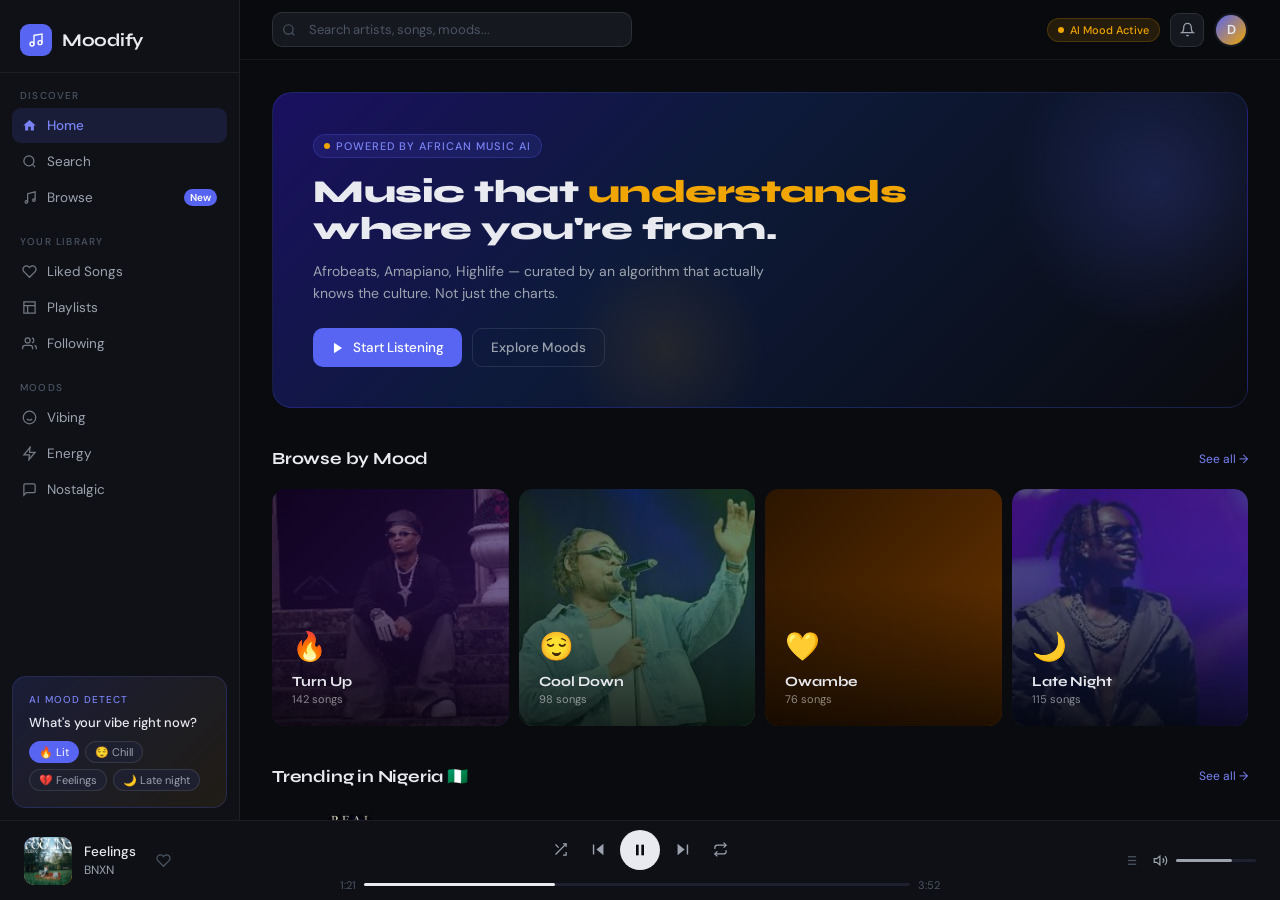
==== frontend/moodify.html @ 02f296ea "fix: correct redirect paths in login and signup to point to moodify.html" ====
<!DOCTYPE html>
<html lang="en">
<head>
  <meta charset="UTF-8" />
  <meta name="viewport" content="width=device-width, initial-scale=1.0"/>
  <title>Moodify</title>
  <link href="https://fonts.googleapis.com/css2?family=Syne:wght@400;500;600;700;800&family=DM+Sans:ital,wght@0,300;0,400;0,500;1,300&display=swap" rel="stylesheet"/>
  <style>
    *, *::before, *::after { box-sizing: border-box; margin: 0; padding: 0; }

    :root {
      --bg: #0A0B0F;
      --bg-2: #0F1117;
      --bg-3: #161820;
      --bg-4: #1E2030;
      --accent: #5865F2;
      --accent-2: #7983F5;
      --accent-glow: rgba(88,101,242,0.15);
      --gold: #F0A500;
      --gold-dim: rgba(240,165,0,0.12);
      --text: #E8EAF0;
      --text-2: #9CA3AF;
      --text-3: #4B5563;
      --border: rgba(255,255,255,0.06);
      --border-2: rgba(255,255,255,0.1);
      --player-h: 80px;
      --sidebar-w: 240px;
    }

    html, body { height: 100%; overflow: hidden; }

    body {
      background: var(--bg);
      font-family: 'DM Sans', sans-serif;
      color: var(--text);
      display: grid;
      grid-template-columns: var(--sidebar-w) 1fr;
      grid-template-rows: 1fr var(--player-h);
      grid-template-areas:
        "sidebar main"
        "player  player";
    }

    /* ── SIDEBAR ── */
    .sidebar {
      grid-area: sidebar;
      background: var(--bg-2);
      border-right: 0.5px solid var(--border);
      display: flex;
      flex-direction: column;
      overflow: hidden;
    }

    .sidebar-logo {
      padding: 1.5rem 1.25rem 1rem;
      display: flex;
      align-items: center;
      gap: 10px;
      border-bottom: 0.5px solid var(--border);
    }

    .logo-mark {
      width: 32px;
      height: 32px;
      background: var(--accent);
      border-radius: 9px;
      display: flex;
      align-items: center;
      justify-content: center;
      flex-shrink: 0;
    }

    .logo-name {
      font-family: 'Syne', sans-serif;
      font-size: 18px;
      font-weight: 700;
      letter-spacing: -0.3px;
    }

    .sidebar-nav {
      padding: 1rem 0.75rem;
      flex: 1;
      overflow-y: auto;
    }

    .nav-label {
      font-size: 10px;
      font-weight: 500;
      letter-spacing: 1.2px;
      text-transform: uppercase;
      color: var(--text-3);
      padding: 0 0.5rem;
      margin-bottom: 6px;
      margin-top: 1.25rem;
    }

    .nav-label:first-child { margin-top: 0; }

    .nav-item {
      display: flex;
      align-items: center;
      gap: 10px;
      padding: 9px 10px;
      border-radius: 9px;
      font-size: 13.5px;
      font-weight: 400;
      color: var(--text-2);
      cursor: pointer;
      transition: all 0.15s;
      user-select: none;
      margin-bottom: 1px;
    }

    .nav-item:hover { background: var(--bg-3); color: var(--text); }

    .nav-item.active {
      background: var(--accent-glow);
      color: var(--accent-2);
      font-weight: 500;
    }

    .nav-item svg { flex-shrink: 0; opacity: 0.7; }
    .nav-item.active svg { opacity: 1; }

    .nav-badge {
      margin-left: auto;
      background: var(--accent);
      color: #fff;
      font-size: 10px;
      font-weight: 600;
      padding: 2px 6px;
      border-radius: 20px;
    }

    .sidebar-mood {
      padding: 1rem;
      margin: 0 0.75rem 0.75rem;
      background: linear-gradient(135deg, rgba(88,101,242,0.15), rgba(240,165,0,0.08));
      border: 0.5px solid rgba(88,101,242,0.2);
      border-radius: 14px;
    }

    .mood-label {
      font-size: 10px;
      font-weight: 500;
      letter-spacing: 1px;
      text-transform: uppercase;
      color: var(--accent-2);
      margin-bottom: 8px;
    }

    .mood-text {
      font-size: 13px;
      color: var(--text);
      font-weight: 500;
      margin-bottom: 10px;
    }

    .mood-pills {
      display: flex;
      gap: 6px;
      flex-wrap: wrap;
    }

    .mood-pill {
      font-size: 11px;
      padding: 3px 9px;
      border-radius: 20px;
      background: var(--bg-4);
      border: 0.5px solid var(--border-2);
      color: var(--text-2);
      cursor: pointer;
      transition: all 0.15s;
    }

    .mood-pill:hover,
    .mood-pill.active {
      background: var(--accent);
      border-color: var(--accent);
      color: #fff;
    }

    /* ── MAIN ── */
    .main {
      grid-area: main;
      overflow-y: auto;
      background: var(--bg);
    }

    .main::-webkit-scrollbar { width: 4px; }
    .main::-webkit-scrollbar-track { background: transparent; }
    .main::-webkit-scrollbar-thumb { background: var(--bg-4); border-radius: 4px; }

    /* TOPBAR */
    .topbar {
      position: sticky;
      top: 0;
      z-index: 10;
      background: rgba(10,11,15,0.85);
      backdrop-filter: blur(12px);
      border-bottom: 0.5px solid var(--border);
      padding: 0 2rem;
      height: 60px;
      display: flex;
      align-items: center;
      gap: 1rem;
    }

    .topbar-search {
      flex: 1;
      max-width: 360px;
      position: relative;
    }

    .topbar-search input {
      width: 100%;
      background: var(--bg-3);
      border: 0.5px solid var(--border-2);
      border-radius: 10px;
      padding: 8px 12px 8px 36px;
      font-family: 'DM Sans', sans-serif;
      font-size: 13px;
      color: var(--text);
      outline: none;
      transition: border-color 0.2s;
    }

    .topbar-search input::placeholder { color: var(--text-3); }
    .topbar-search input:focus { border-color: var(--accent); }

    .topbar-search svg {
      position: absolute;
      left: 10px;
      top: 50%;
      transform: translateY(-50%);
      color: var(--text-3);
    }

    .topbar-right {
      margin-left: auto;
      display: flex;
      align-items: center;
      gap: 10px;
    }

    .topbar-btn {
      width: 34px;
      height: 34px;
      border-radius: 9px;
      border: 0.5px solid var(--border-2);
      background: var(--bg-3);
      color: var(--text-2);
      display: flex;
      align-items: center;
      justify-content: center;
      cursor: pointer;
      transition: all 0.15s;
    }

    .topbar-btn:hover { border-color: var(--accent); color: var(--accent-2); }

    .avatar {
      width: 34px;
      height: 34px;
      border-radius: 50%;
      background: linear-gradient(135deg, var(--accent), var(--gold));
      display: flex;
      align-items: center;
      justify-content: center;
      font-size: 13px;
      font-weight: 600;
      cursor: pointer;
      border: 2px solid var(--bg-3);
    }

    /* CONTENT */
    .content { padding: 2rem; }

    /* HERO BANNER */
    .hero {
      background: linear-gradient(135deg, #1a1060 0%, #0d1a3a 40%, #0A0B0F 100%);
      border: 0.5px solid rgba(88,101,242,0.2);
      border-radius: 20px;
      padding: 2.5rem;
      margin-bottom: 2.5rem;
      position: relative;
      overflow: hidden;
    }

    .hero::before {
      content: '';
      position: absolute;
      top: -60px;
      right: -60px;
      width: 300px;
      height: 300px;
      background: radial-gradient(circle, rgba(88,101,242,0.2) 0%, transparent 70%);
      pointer-events: none;
    }

    .hero::after {
      content: '';
      position: absolute;
      bottom: -40px;
      left: 30%;
      width: 200px;
      height: 200px;
      background: radial-gradient(circle, rgba(240,165,0,0.1) 0%, transparent 70%);
      pointer-events: none;
    }

    .hero-tag {
      display: inline-flex;
      align-items: center;
      gap: 6px;
      font-size: 11px;
      font-weight: 500;
      letter-spacing: 1px;
      text-transform: uppercase;
      color: var(--accent-2);
      background: rgba(88,101,242,0.12);
      border: 0.5px solid rgba(88,101,242,0.25);
      padding: 4px 10px;
      border-radius: 20px;
      margin-bottom: 1rem;
    }

    .hero h1 {
      font-family: 'Syne', sans-serif;
      font-size: 32px;
      font-weight: 800;
      line-height: 1.15;
      letter-spacing: -0.5px;
      margin-bottom: 0.75rem;
      position: relative;
    }

    .hero h1 span { color: var(--gold); }

    .hero p {
      font-size: 14px;
      color: var(--text-2);
      line-height: 1.6;
      max-width: 480px;
      margin-bottom: 1.5rem;
      position: relative;
    }

    .hero-actions { display: flex; gap: 10px; position: relative; }

    .btn-primary {
      display: flex;
      align-items: center;
      gap: 8px;
      background: var(--accent);
      color: #fff;
      border: none;
      border-radius: 10px;
      padding: 10px 18px;
      font-family: 'DM Sans', sans-serif;
      font-size: 13.5px;
      font-weight: 500;
      cursor: pointer;
      transition: all 0.2s;
    }

    .btn-primary:hover { background: #4752C4; transform: translateY(-1px); }

    .btn-ghost {
      display: flex;
      align-items: center;
      gap: 8px;
      background: transparent;
      color: var(--text-2);
      border: 0.5px solid var(--border-2);
      border-radius: 10px;
      padding: 10px 18px;
      font-family: 'DM Sans', sans-serif;
      font-size: 13.5px;
      font-weight: 500;
      cursor: pointer;
      transition: all 0.2s;
    }

    .btn-ghost:hover { border-color: rgba(255,255,255,0.2); color: var(--text); }

    /* SECTION */
    .section { margin-bottom: 2.5rem; }

    .section-header {
      display: flex;
      align-items: center;
      justify-content: space-between;
      margin-bottom: 1.25rem;
    }

    .section-title {
      font-family: 'Syne', sans-serif;
      font-size: 17px;
      font-weight: 700;
      letter-spacing: -0.2px;
    }

    .section-link {
      font-size: 12px;
      color: var(--accent-2);
      cursor: pointer;
      transition: color 0.15s;
    }

    .section-link:hover { color: var(--text); }

    /* MOOD GRID */
    .mood-grid {
      display: grid;
      grid-template-columns: repeat(4, 1fr);
      gap: 10px;
    }

    .mood-card {
      border-radius: 14px;
      padding: 1.25rem;
      cursor: pointer;
      transition: transform 0.2s, box-shadow 0.2s;
      position: relative;
      overflow: hidden;
      aspect-ratio: 1;
      display: flex;
      flex-direction: column;
      justify-content: flex-end;
    }

    .mood-card:hover { transform: translateY(-3px); box-shadow: 0 12px 32px rgba(0,0,0,0.4); }

    .mood-card-1 { background: linear-gradient(135deg, #1a0533, #3d1a6e); }
    .mood-card-2 { background: linear-gradient(135deg, #0d2b1a, #1a5c35); }
    .mood-card-3 { background: linear-gradient(135deg, #2b1500, #6b3500); }
    .mood-card-4 { background: linear-gradient(135deg, #0d1a33, #1a3566); }

    .mood-card-img {
      position: absolute;
      inset: 0;
      width: 100%;
      height: 100%;
      object-fit: cover;
      border-radius: 14px;
      opacity: 0.35;
    }

    .mood-card-img-placeholder {
      position: absolute;
      inset: 0;
      border-radius: 14px;
      display: flex;
      align-items: center;
      justify-content: center;
      opacity: 0.15;
    }

    .mood-card-img-placeholder svg {
      width: 48px;
      height: 48px;
      color: #fff;
    }

    .mood-card-overlay {
      position: absolute;
      inset: 0;
      background: linear-gradient(to top, rgba(0,0,0,0.7) 0%, transparent 60%);
      border-radius: 14px;
    }

    .mood-card-body {
      position: relative;
      z-index: 1;
    }

    .mood-card-emoji {
      font-size: 28px;
      margin-bottom: 8px;
      display: block;
    }

    .mood-card-name {
      font-family: 'Syne', sans-serif;
      font-size: 14px;
      font-weight: 700;
    }

    .mood-card-count {
      font-size: 11px;
      color: rgba(255,255,255,0.5);
      margin-top: 2px;
    }

    /* TRACKS */
    .tracks-list { display: flex; flex-direction: column; gap: 2px; }

    .track-item {
      display: grid;
      grid-template-columns: 32px 48px 1fr auto auto;
      align-items: center;
      gap: 12px;
      padding: 8px 10px;
      border-radius: 10px;
      cursor: pointer;
      transition: background 0.15s;
    }

    .track-item:hover { background: var(--bg-3); }
    .track-item:hover .track-num { display: none; }
    .track-item:hover .track-play { display: flex; }

    .track-num {
      font-size: 13px;
      color: var(--text-3);
      text-align: center;
    }

    .track-play {
      display: none;
      align-items: center;
      justify-content: center;
      color: var(--text-2);
    }

    .track-thumb {
      width: 48px;
      height: 48px;
      border-radius: 8px;
      object-fit: cover;
      flex-shrink: 0;
      background: var(--bg-4);
      display: flex;
      align-items: center;
      justify-content: center;
      font-size: 18px;
      overflow: hidden;
      position: relative;
    }

    .track-thumb img {
      width: 100%;
      height: 100%;
      object-fit: cover;
      border-radius: 8px;
    }

    .track-thumb-placeholder {
      width: 100%;
      height: 100%;
      display: flex;
      align-items: center;
      justify-content: center;
    }

    .track-info { min-width: 0; }

    .track-name {
      font-size: 14px;
      font-weight: 500;
      white-space: nowrap;
      overflow: hidden;
      text-overflow: ellipsis;
    }

    .track-artist {
      font-size: 12px;
      color: var(--text-2);
      margin-top: 2px;
    }

    .track-genre {
      font-size: 11px;
      padding: 3px 8px;
      border-radius: 20px;
      background: var(--bg-4);
      border: 0.5px solid var(--border);
      color: var(--text-3);
      white-space: nowrap;
    }

    .track-duration {
      font-size: 13px;
      color: var(--text-3);
      white-space: nowrap;
    }

    /* ARTIST CARDS */
    .artist-grid {
      display: grid;
      grid-template-columns: repeat(5, 1fr);
      gap: 14px;
    }

    .artist-card {
      text-align: center;
      cursor: pointer;
      padding: 1rem 0.5rem;
      border-radius: 14px;
      transition: background 0.15s;
    }

    .artist-card:hover { background: var(--bg-3); }

    .artist-avatar {
      width: 72px;
      height: 72px;
      border-radius: 50%;
      margin: 0 auto 10px;
      display: flex;
      align-items: center;
      justify-content: center;
      font-size: 24px;
      font-weight: 700;
      font-family: 'Syne', sans-serif;
      overflow: hidden;
      position: relative;
    }

    .artist-avatar img {
      width: 100%;
      height: 100%;
      object-fit: cover;
      border-radius: 50%;
    }

    .artist-avatar-placeholder {
      width: 100%;
      height: 100%;
      display: flex;
      align-items: center;
      justify-content: center;
      font-size: 24px;
      font-weight: 700;
      font-family: 'Syne', sans-serif;
    }

    .artist-avatar-1 { background: linear-gradient(135deg, #5865F2, #9b4dff); }
    .artist-avatar-2 { background: linear-gradient(135deg, #F0A500, #ff6b35); }
    .artist-avatar-3 { background: linear-gradient(135deg, #00b894, #00cec9); }
    .artist-avatar-4 { background: linear-gradient(135deg, #e84393, #fd79a8); }
    .artist-avatar-5 { background: linear-gradient(135deg, #0984e3, #74b9ff); }

    .artist-name {
      font-size: 13px;
      font-weight: 500;
      margin-bottom: 3px;
    }

    .artist-genre {
      font-size: 11px;
      color: var(--text-3);
    }

    /* ── PLAYER ── */
    .player {
      grid-area: player;
      background: rgba(15,17,23,0.95);
      backdrop-filter: blur(20px);
      border-top: 0.5px solid var(--border);
      display: grid;
      grid-template-columns: 1fr 2fr 1fr;
      align-items: center;
      padding: 0 1.5rem;
      gap: 1rem;
    }

    .player-track {
      display: flex;
      align-items: center;
      gap: 12px;
      min-width: 0;
    }

    .player-thumb {
      width: 48px;
      height: 48px;
      border-radius: 10px;
      background: linear-gradient(135deg, var(--accent), var(--gold));
      display: flex;
      align-items: center;
      justify-content: center;
      font-size: 20px;
      flex-shrink: 0;
      overflow: hidden;
    }

    .player-thumb img {
      width: 100%;
      height: 100%;
      object-fit: cover;
      border-radius: 10px;
    }

    .player-info { min-width: 0; }

    .player-name {
      font-size: 13.5px;
      font-weight: 500;
      white-space: nowrap;
      overflow: hidden;
      text-overflow: ellipsis;
    }

    .player-artist {
      font-size: 12px;
      color: var(--text-2);
      margin-top: 2px;
    }

    .player-like {
      width: 30px;
      height: 30px;
      border-radius: 50%;
      background: transparent;
      border: none;
      color: var(--text-3);
      cursor: pointer;
      display: flex;
      align-items: center;
      justify-content: center;
      transition: color 0.15s;
      flex-shrink: 0;
    }

    .player-like:hover { color: #e84393; }

    .player-controls {
      display: flex;
      flex-direction: column;
      align-items: center;
      gap: 8px;
    }

    .player-btns {
      display: flex;
      align-items: center;
      gap: 6px;
    }

    .ctrl-btn {
      width: 32px;
      height: 32px;
      border-radius: 50%;
      background: transparent;
      border: none;
      color: var(--text-2);
      cursor: pointer;
      display: flex;
      align-items: center;
      justify-content: center;
      transition: all 0.15s;
    }

    .ctrl-btn:hover { color: var(--text); }

    .ctrl-play {
      width: 40px;
      height: 40px;
      background: var(--text);
      border-radius: 50%;
      border: none;
      color: var(--bg);
      cursor: pointer;
      display: flex;
      align-items: center;
      justify-content: center;
      transition: all 0.15s;
    }

    .ctrl-play:hover { transform: scale(1.05); background: #fff; }

    .progress-bar {
      width: 100%;
      display: flex;
      align-items: center;
      gap: 8px;
    }

    .progress-time { font-size: 11px; color: var(--text-3); white-space: nowrap; }

    .progress-track {
      flex: 1;
      height: 3px;
      background: var(--bg-4);
      border-radius: 3px;
      position: relative;
      cursor: pointer;
    }

    .progress-fill {
      height: 100%;
      width: 35%;
      background: var(--text);
      border-radius: 3px;
      position: relative;
    }

    .progress-fill::after {
      content: '';
      position: absolute;
      right: -4px;
      top: 50%;
      transform: translateY(-50%);
      width: 10px;
      height: 10px;
      background: #fff;
      border-radius: 50%;
      opacity: 0;
      transition: opacity 0.15s;
    }

    .progress-track:hover .progress-fill::after { opacity: 1; }

    .player-right {
      display: flex;
      align-items: center;
      justify-content: flex-end;
      gap: 8px;
    }

    .vol-btn {
      background: transparent;
      border: none;
      color: var(--text-2);
      cursor: pointer;
      display: flex;
      align-items: center;
      justify-content: center;
      transition: color 0.15s;
    }

    .vol-btn:hover { color: var(--text); }

    .vol-slider {
      width: 80px;
      height: 3px;
      background: var(--bg-4);
      border-radius: 3px;
      cursor: pointer;
      position: relative;
    }

    .vol-fill {
      height: 100%;
      width: 70%;
      background: var(--text-2);
      border-radius: 3px;
    }

    .queue-btn {
      width: 30px;
      height: 30px;
      background: transparent;
      border: none;
      color: var(--text-3);
      cursor: pointer;
      display: flex;
      align-items: center;
      justify-content: center;
      border-radius: 6px;
      transition: all 0.15s;
    }

    .queue-btn:hover { color: var(--text); background: var(--bg-3); }

    /* MOOD AI CHIP */
    .ai-chip {
      display: inline-flex;
      align-items: center;
      gap: 6px;
      font-size: 11px;
      font-weight: 500;
      color: var(--gold);
      background: var(--gold-dim);
      border: 0.5px solid rgba(240,165,0,0.2);
      padding: 4px 10px;
      border-radius: 20px;
      cursor: pointer;
      transition: all 0.15s;
    }

    .ai-chip:hover { background: rgba(240,165,0,0.2); }

    .ai-dot {
      width: 6px;
      height: 6px;
      background: var(--gold);
      border-radius: 50%;
      animation: pulse 2s infinite;
    }

    @keyframes pulse {
      0%, 100% { opacity: 1; transform: scale(1); }
      50% { opacity: 0.5; transform: scale(0.8); }
    }

    /* SCROLLBAR */
    .sidebar-nav::-webkit-scrollbar { width: 3px; }
    .sidebar-nav::-webkit-scrollbar-track { background: transparent; }
    .sidebar-nav::-webkit-scrollbar-thumb { background: var(--bg-4); border-radius: 3px; }

    /* FADE IN */
    @keyframes fadeUp {
      from { opacity: 0; transform: translateY(16px); }
      to { opacity: 1; transform: translateY(0); }
    }

    .content > * {
      animation: fadeUp 0.4s ease both;
    }

    .content > *:nth-child(1) { animation-delay: 0.05s; }
    .content > *:nth-child(2) { animation-delay: 0.1s; }
    .content > *:nth-child(3) { animation-delay: 0.15s; }
    .content > *:nth-child(4) { animation-delay: 0.2s; }

    /* ── HAMBURGER BUTTON (hidden on desktop) ── */
    .menu-btn {
      display: none;
      width: 36px;
      height: 36px;
      border-radius: 9px;
      border: 0.5px solid var(--border-2);
      background: var(--bg-3);
      color: var(--text-2);
      align-items: center;
      justify-content: center;
      cursor: pointer;
      flex-shrink: 0;
      transition: all 0.15s;
    }

    .menu-btn:hover { border-color: var(--accent); color: var(--accent-2); }

    /* ── OVERLAY (mobile sidebar backdrop) ── */
    .sidebar-overlay {
      display: none;
      position: fixed;
      inset: 0;
      background: rgba(0,0,0,0.6);
      backdrop-filter: blur(2px);
      z-index: 99;
      opacity: 0;
      transition: opacity 0.3s;
    }

    .sidebar-overlay.visible {
      opacity: 1;
    }

    /* ── MOBILE BREAKPOINT ── */
    @media (max-width: 768px) {

      html, body { overflow: auto; }

      body {
        grid-template-columns: 1fr;
        grid-template-rows: auto 1fr auto;
        grid-template-areas:
          "main"
          "main"
          "player";
        overflow: hidden;
        height: 100dvh;
      }

      /* sidebar becomes a fixed drawer */
      .sidebar {
        position: fixed;
        top: 0;
        left: 0;
        height: 100dvh;
        width: 280px;
        z-index: 100;
        transform: translateX(-100%);
        transition: transform 0.3s cubic-bezier(0.4, 0, 0.2, 1);
        border-right: 0.5px solid var(--border-2);
      }

      .sidebar.open {
        transform: translateX(0);
      }

      .sidebar-overlay {
        display: block;
      }

      /* show hamburger in topbar */
      .menu-btn { display: flex; }

      /* topbar adjustments */
      .topbar {
        padding: 0 1rem;
        gap: 8px;
      }

      .topbar-search {
        max-width: 100%;
      }

      /* hide volume on mobile */
      .vol-slider, .vol-btn, .queue-btn { display: none; }

      /* hero adjustments */
      .hero {
        padding: 1.5rem;
        margin-bottom: 1.5rem;
      }

      .hero h1 { font-size: 22px; }
      .hero p { font-size: 13px; }

      /* content padding */
      .content { padding: 1rem; }

      /* mood grid → 2 columns on mobile */
      .mood-grid {
        grid-template-columns: repeat(2, 1fr);
      }

      /* tracks — hide genre tag on small screens */
      .track-genre { display: none; }

      .track-item {
        grid-template-columns: 28px 44px 1fr auto;
        gap: 10px;
        padding: 6px 8px;
      }

      /* artists → 3 columns */
      .artist-grid {
        grid-template-columns: repeat(3, 1fr);
      }

      /* player adjustments */
      .player {
        grid-template-columns: 1fr auto;
        padding: 0 1rem;
        gap: 8px;
      }

      .player-right { display: none; }

      .player-controls {
        align-items: flex-end;
      }

      .progress-bar { width: 200px; }

      /* ai chip hide text on small screens */
      .ai-chip span:last-child { display: none; }
    }

    @media (max-width: 400px) {
      .artist-grid { grid-template-columns: repeat(2, 1fr); }
      .progress-bar { width: 140px; }
      .hero h1 { font-size: 19px; }
    }
  </style>
</head>
<body>

  <!-- mobile sidebar overlay -->
  <div class="sidebar-overlay" id="sidebarOverlay"></div>

  <!-- ── SIDEBAR ── -->
  <aside class="sidebar">
    <div class="sidebar-logo">
      <div class="logo-mark">
        <svg width="16" height="16" viewBox="0 0 24 24" fill="none">
          <path d="M9 18V5l12-2v13" stroke="white" stroke-width="2" stroke-linecap="round"/>
          <circle cx="6" cy="18" r="3" stroke="white" stroke-width="2"/>
          <circle cx="18" cy="16" r="3" stroke="white" stroke-width="2"/>
        </svg>
      </div>
      <span class="logo-name">Moodify</span>
    </div>

    <nav class="sidebar-nav">
      <div class="nav-label">Discover</div>

      <div class="nav-item active">
        <svg width="15" height="15" viewBox="0 0 24 24" fill="currentColor"><path d="M10 20v-6h4v6h5v-8h3L12 3 2 12h3v8z"/></svg>
        Home
      </div>

      <div class="nav-item">
        <svg width="15" height="15" viewBox="0 0 24 24" fill="none" stroke="currentColor" stroke-width="2"><circle cx="11" cy="11" r="8"/><path d="m21 21-4.35-4.35"/></svg>
        Search
      </div>

      <div class="nav-item">
        <svg width="15" height="15" viewBox="0 0 24 24" fill="none" stroke="currentColor" stroke-width="2"><path d="M9 19V6l12-3v13M9 19c0 1.1-.9 2-2 2s-2-.9-2-2 .9-2 2-2 2 .9 2 2zm12-3c0 1.1-.9 2-2 2s-2-.9-2-2 .9-2 2-2 2 .9 2 2z"/></svg>
        Browse
        <span class="nav-badge">New</span>
      </div>

      <div class="nav-label">Your Library</div>

      <div class="nav-item">
        <svg width="15" height="15" viewBox="0 0 24 24" fill="none" stroke="currentColor" stroke-width="2"><path d="M20.84 4.61a5.5 5.5 0 0 0-7.78 0L12 5.67l-1.06-1.06a5.5 5.5 0 0 0-7.78 7.78l1.06 1.06L12 21.23l7.78-7.78 1.06-1.06a5.5 5.5 0 0 0 0-7.78z"/></svg>
        Liked Songs
      </div>

      <div class="nav-item">
        <svg width="15" height="15" viewBox="0 0 24 24" fill="none" stroke="currentColor" stroke-width="2"><path d="M3 3h18v18H3z"/><path d="M3 9h18M9 21V9"/></svg>
        Playlists
      </div>

      <div class="nav-item">
        <svg width="15" height="15" viewBox="0 0 24 24" fill="none" stroke="currentColor" stroke-width="2"><path d="M17 21v-2a4 4 0 0 0-4-4H5a4 4 0 0 0-4 4v2"/><circle cx="9" cy="7" r="4"/><path d="M23 21v-2a4 4 0 0 0-3-3.87"/><path d="M16 3.13a4 4 0 0 1 0 7.75"/></svg>
        Following
      </div>

      <div class="nav-label">Moods</div>

      <div class="nav-item">
        <svg width="15" height="15" viewBox="0 0 24 24" fill="none" stroke="currentColor" stroke-width="2"><circle cx="12" cy="12" r="10"/><path d="M8 14s1.5 2 4 2 4-2 4-2"/><line x1="9" y1="9" x2="9.01" y2="9"/><line x1="15" y1="9" x2="15.01" y2="9"/></svg>
        Vibing
      </div>

      <div class="nav-item">
        <svg width="15" height="15" viewBox="0 0 24 24" fill="none" stroke="currentColor" stroke-width="2"><polygon points="13 2 3 14 12 14 11 22 21 10 12 10 13 2"/></svg>
        Energy
      </div>

      <div class="nav-item">
        <svg width="15" height="15" viewBox="0 0 24 24" fill="none" stroke="currentColor" stroke-width="2"><path d="M21 15a2 2 0 0 1-2 2H7l-4 4V5a2 2 0 0 1 2-2h14a2 2 0 0 1 2 2z"/></svg>
        Nostalgic
      </div>
    </nav>

    <div class="sidebar-mood">
      <div class="mood-label">AI Mood Detect</div>
      <div class="mood-text">What's your vibe right now?</div>
      <div class="mood-pills">
        <span class="mood-pill active">🔥 Lit</span>
        <span class="mood-pill">😌 Chill</span>
        <span class="mood-pill">💔 Feelings</span>
        <span class="mood-pill">🌙 Late night</span>
      </div>
    </div>
  </aside>

  <!-- ── MAIN ── -->
  <main class="main">
    <div class="topbar">
      <!-- hamburger — only visible on mobile -->
      <button class="menu-btn" id="menuBtn" type="button">
        <svg width="16" height="16" viewBox="0 0 24 24" fill="none" stroke="currentColor" stroke-width="2">
          <line x1="3" y1="6" x2="21" y2="6"/>
          <line x1="3" y1="12" x2="21" y2="12"/>
          <line x1="3" y1="18" x2="21" y2="18"/>
        </svg>
      </button>
      <div class="topbar-search">
        <svg width="14" height="14" viewBox="0 0 24 24" fill="none" stroke="currentColor" stroke-width="2"><circle cx="11" cy="11" r="8"/><path d="m21 21-4.35-4.35"/></svg>
        <input type="text" placeholder="Search artists, songs, moods..." />
      </div>
      <div class="topbar-right">
        <div class="ai-chip">
          <span class="ai-dot"></span>
          AI Mood Active
        </div>
        <div class="topbar-btn">
          <svg width="15" height="15" viewBox="0 0 24 24" fill="none" stroke="currentColor" stroke-width="2"><path d="M18 8A6 6 0 0 0 6 8c0 7-3 9-3 9h18s-3-2-3-9"/><path d="M13.73 21a2 2 0 0 1-3.46 0"/></svg>
        </div>
        <div class="avatar">D</div>
      </div>
    </div>

    <div class="content">

      <!-- HERO -->
      <div class="hero">
        <div class="hero-tag">
          <span class="ai-dot"></span>
          Powered by African Music AI
        </div>
        <h1>Music that <span>understands</span><br/>where you're from.</h1>
        <p>Afrobeats, Amapiano, Highlife — curated by an algorithm that actually knows the culture. Not just the charts.</p>
        <div class="hero-actions">
          <button class="btn-primary">
            <svg width="14" height="14" viewBox="0 0 24 24" fill="currentColor"><polygon points="5 3 19 12 5 21 5 3"/></svg>
            Start Listening
          </button>
          <button class="btn-ghost">
            Explore Moods
          </button>
        </div>
      </div>

      <!-- MOOD GRID -->
      <div class="section">
        <div class="section-header">
          <span class="section-title">Browse by Mood</span>
          <span class="section-link">See all →</span>
        </div>
        <div class="mood-grid">
          <div class="mood-card mood-card-1">
            <!-- swap src with real image when ready -->
            <img class="mood-card-img" src="[data-uri]" alt="Turn Up" onerror="this.style.display='none'" />
            <div class="mood-card-img-placeholder">
            </div>
            <div class="mood-card-overlay"></div>
            <div class="mood-card-body">
              <span class="mood-card-emoji">🔥</span>
              <div class="mood-card-name">Turn Up</div>
              <div class="mood-card-count">142 songs</div>
            </div>
          </div>
          <div class="mood-card mood-card-2">
            <img class="mood-card-img" src="[data-uri]" alt="Cool Down" onerror="this.style.display='none'" />
            <div class="mood-card-img-placeholder">
            </div>
            <div class="mood-card-overlay"></div>
            <div class="mood-card-body">
              <span class="mood-card-emoji">😌</span>
              <div class="mood-card-name">Cool Down</div>
              <div class="mood-card-count">98 songs</div>
            </div>
          </div>
          <div class="mood-card mood-card-3">
            <img class="mood-card-img" src="https://encrypted-tbn0.gstatic.com/images?q=tbn:ANd9GcSHnQJOJeD8W5P7jBb8sbekeA4pXpVPBWctNQ&s" alt="Owambe" onerror="this.style.display='none'" />
            <div class="mood-card-img-placeholder">
              <svg vi18" rx="2"/><circle cx="8.5" cy="8.5" r="1.5"/><polyline points="21 15 16 10 5 21"/></svg>
            </div>
            <div class="mood-card-overlay"></div>
            <div class="mood-card-body">
              <span class="mood-card-emoji">💛</span>
              <div class="mood-card-name">Owambe</div>
              <div class="mood-card-count">76 songs</div>
            </div>
          </div>
          <div class="mood-card mood-card-4">
            <img class="mood-card-img" src="[data-uri]" alt="Late Night" onerror="this.style.display='none'" />
            <div class="mood-card-img-placeholder">
              <svg viewBox="0troke-width="1"><rect x="3" y="3" width="18" height="18" rx="2"/><circle cx="8.5" cy="8.5" r="1.5"/><polyline points="21 15 16 10 5 21"/></svg>
            </div>
            <div class="mood-card-overlay"></div>
            <div class="mood-card-body">
              <span class="mood-card-emoji">🌙</span>
              <div class="mood-card-name">Late Night</div>
              <div class="mood-card-count">115 songs</div>
            </div>
          </div>
        </div>
      </div>

      <!-- TRENDING TRACKS -->
      <div class="section">
        <div class="section-header">
          <span class="section-title">Trending in Nigeria 🇳🇬</span>
          <span class="section-link">See all →</span>
        </div>
        <div class="tracks-list">
          <div class="track-item">
            <span class="track-num">1</span>
            <div class="track-play"><svg width="14" height="14" viewBox="0 0 24 24" fill="currentColor"><polygon points="5 3 19 12 5 21 5 3"/></svg></div>
            <div class="track-thumb">
              <!-- swap src with real album art when ready -->
              <img src="[data-uri]" alt="jogodo" onerror="this.style.display='none'; this.nextElementSibling.style.display='flex'" />
              <div class="track-thumb-placeholder"></div>
            </div>
            <div class="track-info">
              <div class="track-name">jogodo</div>
              <div class="track-artist">Wizkid ft. Asake</div>
            </div>
            <span class="track-genre">Afrobeats</span>
            <span class="track-duration">3:24</span>
          </div>
          <div class="track-item">
            <span class="track-num">2</span>
            <div class="track-play"><svg width="14" height="14" viewBox="0 0 24 24" fill="currentColor"><polygon points="5 3 19 12 5 21 5 3"/></svg></div>
            <div class="track-thumb">
              <img src="[data-uri]" alt="Essence" onerror="this.style.display='none'; this.nextElementSibling.style.display='flex'" />
              <div class="track-thumb-placeholder"></div>
            </div>
            <div class="track-info">
              <div class="track-name">Essence</div>
              <div class="track-artist">Wizkid ft. Tems</div>
            </div>
            <span class="track-genre">Afropop</span>
            <span class="track-duration">4:11</span>
          </div>
          <div class="track-item">
            <span class="track-num">3</span>
            <div class="track-play"><svg width="14" height="14" viewBox="0 0 24 24" fill="currentColor"><polygon points="5 3 19 12 5 21 5 3"/></svg></div>
            <div class="track-thumb">
              <img src="https://www.google.com/imgres?q=ladipoe%20ft%20buju%20feeling&imgurl=https%3A%2F%2Fupload.wikimedia.org%2Fwikipedia%2Fen%2Ff%2Ff5%2FLadipoe_and_Buju_-_Feeling.png&imgrefurl=https%3A%2F%2Fen.wikipedia.org%2Fwiki%2FFeeling_(Ladipoe_and_Buju_song)&docid=C9tmz8NnmGM3EM&tbnid=ZFedD3s0dGL3DM&vet=12ahUKEwiZz-PaxZeUAxUtVkEAHZrsEKsQnPAOegQIFxAB..i&w=300&h=300&hcb=2&ved=2ahUKEwiZz-PaxZeUAxUtVkEAHZrsEKsQnPAOegQIFxAB" alt="Feelings" onerror="this.style.display='none'; this.nextElementSibling.style.display='flex'" />
              <div class="track-thumb-placeholder"></div>
            </div>
            <div class="track-info">
              <div class="track-name">Feelings</div>
              <div class="track-artist">BNXN</div>
            </div>
            <span class="track-genre">Afrobeats</span>
            <span class="track-duration">3:52</span>
          </div>
          <div class="track-item">
            <span class="track-num">4</span>
            <div class="track-play"><svg width="14" height="14" viewBox="0 0 24 24" fill="currentColor"><polygon points="5 3 19 12 5 21 5 3"/></svg></div>
            <div class="track-thumb">
              <img src="[data-uri]" alt="Love Damini" onerror="this.style.display='none'; this.nextElementSibling.style.display='flex'" />
              <div class="track-thumb-placeholder"></div>
            </div>
            <div class="track-info">
              <div class="track-name">Love Damini</div>
              <div class="track-artist">Burna Boy</div>
            </div>
            <span class="track-genre">Afrofusion</span>
            <span class="track-duration">4:33</span>
          </div>
          <div class="track-item">
            <span class="track-num">5</span>
            <div class="track-play"><svg width="14" height="14" viewBox="0 0 24 24" fill="currentColor"><polygon points="5 3 19 12 5 21 5 3"/></svg></div>
            <div class="track-thumb">
              <img src="[data-uri]" alt="Joha" onerror="this.style.display='none'; this.nextElementSibling.style.display='flex'" />
              <div class="track-thumb-placeholder"></div>
            </div>
            <div class="track-info">
              <div class="track-name">Joha</div>
              <div class="track-artist">Asake</div>
            </div>
            <span class="track-genre">Street Pop</span>
            <span class="track-duration">2:58</span>
          </div>
        </div>
      </div>

      <!-- ARTISTS -->
      <div class="section">
        <div class="section-header">
          <span class="section-title">Artists You Might Like</span>
          <span class="section-link">See all →</span>
        </div>
        <div class="artist-grid">
          <div class="artist-card">
            <div class="artist-avatar artist-avatar-1">
              <img src="[data-uri]" alt="Burna Boy" onerror="this.style.display='none'; this.nextElementSibling.style.display='flex'" />
              <div class="artist-avatar-placeholder"></div>
            </div>
            <div class="artist-name">Burna Boy</div>
            <div class="artist-genre">Afrofusion</div>
          </div>
          <div class="artist-card">
            <div class="artist-avatar artist-avatar-2">
              <img src="[data-uri]" alt="Asake" onerror="this.style.display='none'; this.nextElementSibling.style.display='flex'" />
              <div class="artist-avatar-placeholder"></div>
            </div>
            <div class="artist-name">Asake</div>
            <div class="artist-genre">Street Pop</div>
          </div>
          <div class="artist-card">
            <div class="artist-avatar artist-avatar-3">
              <img src="[data-uri]" alt="Tems" onerror="this.style.display='none'; this.nextElementSibling.style.display='flex'" />
              <div class="artist-avatar-placeholder"></div>
            </div>
            <div class="artist-name">Tems</div>
            <div class="artist-genre">Alt Soul</div>
          </div>
          <div class="artist-card">
            <div class="artist-avatar artist-avatar-4">
              <img src="[data-uri]" alt="rema" onerror="this.style.display='none'; this.nextElementSibling.style.display='flex'" />
              <div class="artist-avatar-placeholder"></div>
            </div>
            <div class="artist-name">rema</div>
            <div class="artist-genre">Afrorave</div>
          </div>
          <div class="artist-card">
            <div class="artist-avatar artist-avatar-5">
              <img src="[data-uri]" alt="BNXN" onerror="this.style.display='none'; this.nextElementSibling.style.display='flex'" />
              <div class="artist-avatar-placeholder"></div>
            </div>
            <div class="artist-name">BNXN</div>
            <div class="artist-genre">Afrobeats</div>
          </div>
        </div>
      </div>

    </div>
  </main>

  <!-- ── PLAYER ── -->
  <footer class="player">
    <div class="player-track">
      <div class="player-thumb">
        <!-- swap src with now playing album art when ready -->
        <img src="[data-uri]" alt="Now playing" onerror="this.style.display='none'; this.nextElementSibling.style.display='flex'" />
    
      </div>
      <div class="player-info">
        <div class="player-name">Feelings</div>
        <div class="player-artist">BNXN</div>
      </div>
      <button class="player-like">
        <svg width="15" height="15" viewBox="0 0 24 24" fill="none" stroke="currentColor" stroke-width="2"><path d="M20.84 4.61a5.5 5.5 0 0 0-7.78 0L12 5.67l-1.06-1.06a5.5 5.5 0 0 0-7.78 7.78l1.06 1.06L12 21.23l7.78-7.78 1.06-1.06a5.5 5.5 0 0 0 0-7.78z"/></svg>
      </button>
    </div>

    <div class="player-controls">
      <div class="player-btns">
        <button class="ctrl-btn">
          <svg width="15" height="15" viewBox="0 0 24 24" fill="none" stroke="currentColor" stroke-width="2"><polyline points="16 3 21 3 21 8"/><line x1="4" y1="20" x2="21" y2="3"/><polyline points="21 16 21 21 16 21"/><line x1="4" y1="4" x2="9" y2="9"/></svg>
        </button>
        <button class="ctrl-btn">
          <svg width="17" height="17" viewBox="0 0 24 24" fill="currentColor"><polygon points="19 20 9 12 19 4 19 20"/><line x1="5" y1="19" x2="5" y2="5" stroke="currentColor" stroke-width="2"/></svg>
        </button>
        <button class="ctrl-play">
          <svg width="16" height="16" viewBox="0 0 24 24" fill="currentColor"><rect x="6" y="4" width="4" height="16"/><rect x="14" y="4" width="4" height="16"/></svg>
        </button>
        <button class="ctrl-btn">
          <svg width="17" height="17" viewBox="0 0 24 24" fill="currentColor"><polygon points="5 4 15 12 5 20 5 4"/><line x1="19" y1="5" x2="19" y2="19" stroke="currentColor" stroke-width="2"/></svg>
        </button>
        <button class="ctrl-btn">
          <svg width="15" height="15" viewBox="0 0 24 24" fill="none" stroke="currentColor" stroke-width="2"><polyline points="17 1 21 5 17 9"/><path d="M3 11V9a4 4 0 0 1 4-4h14"/><polyline points="7 23 3 19 7 15"/><path d="M21 13v2a4 4 0 0 1-4 4H3"/></svg>
        </button>
      </div>
      <div class="progress-bar">
        <span class="progress-time">1:21</span>
        <div class="progress-track">
          <div class="progress-fill"></div>
        </div>
        <span class="progress-time">3:52</span>
      </div>
    </div>

    <div class="player-right">
      <button class="queue-btn">
        <svg width="15" height="15" viewBox="0 0 24 24" fill="none" stroke="currentColor" stroke-width="2"><line x1="8" y1="6" x2="21" y2="6"/><line x1="8" y1="12" x2="21" y2="12"/><line x1="8" y1="18" x2="21" y2="18"/><line x1="3" y1="6" x2="3.01" y2="6"/><line x1="3" y1="12" x2="3.01" y2="12"/><line x1="3" y1="18" x2="3.01" y2="18"/></svg>
      </button>
      <button class="vol-btn">
        <svg width="15" height="15" viewBox="0 0 24 24" fill="none" stroke="currentColor" stroke-width="2"><polygon points="11 5 6 9 2 9 2 15 6 15 11 19 11 5"/><path d="M15.54 8.46a5 5 0 0 1 0 7.07"/><path d="M19.07 4.93a10 10 0 0 1 0 14.14"/></svg>
      </button>
      <div class="vol-slider">
        <div class="vol-fill"></div>
      </div>
    </div>
  </footer>

  <script>
    // Mood pill toggle
    document.querySelectorAll('.mood-pill').forEach(pill => {
      pill.addEventListener('click', () => {
        document.querySelectorAll('.mood-pill').forEach(p => p.classList.remove('active'));
        pill.classList.add('active');
      });
    });

    // Nav item toggle
    document.querySelectorAll('.nav-item').forEach(item => {
      item.addEventListener('click', () => {
        document.querySelectorAll('.nav-item').forEach(i => i.classList.remove('active'));
        item.classList.add('active');
      });
    });

    // Play button toggle
    const playBtn = document.querySelector('.ctrl-play');
    let playing = false;
    playBtn.addEventListener('click', () => {
      playing = !playing;
      playBtn.innerHTML = playing
        ? `<svg width="16" height="16" viewBox="0 0 24 24" fill="currentColor"><polygon points="5 3 19 12 5 21 5 3"/></svg>`
        : `<svg width="16" height="16" viewBox="0 0 24 24" fill="currentColor"><rect x="6" y="4" width="4" height="16"/><rect x="14" y="4" width="4" height="16"/></svg>`;
    });

    // Like button toggle
    const likeBtn = document.querySelector('.player-like');
    let liked = false;
    likeBtn.addEventListener('click', () => {
      liked = !liked;
      likeBtn.style.color = liked ? '#e84393' : '';
      likeBtn.innerHTML = liked
        ? `<svg width="15" height="15" viewBox="0 0 24 24" fill="#e84393"><path d="M20.84 4.61a5.5 5.5 0 0 0-7.78 0L12 5.67l-1.06-1.06a5.5 5.5 0 0 0-7.78 7.78l1.06 1.06L12 21.23l7.78-7.78 1.06-1.06a5.5 5.5 0 0 0 0-7.78z"/></svg>`
        : `<svg width="15" height="15" viewBox="0 0 24 24" fill="none" stroke="currentColor" stroke-width="2"><path d="M20.84 4.61a5.5 5.5 0 0 0-7.78 0L12 5.67l-1.06-1.06a5.5 5.5 0 0 0-7.78 7.78l1.06 1.06L12 21.23l7.78-7.78 1.06-1.06a5.5 5.5 0 0 0 0-7.78z"/></svg>`;
    });

    // ── Mobile sidebar toggle ──
    const sidebar = document.querySelector('.sidebar');
    const overlay = document.getElementById('sidebarOverlay');
    const menuBtn = document.getElementById('menuBtn');

    const openSidebar = () => {
      sidebar.classList.add('open');
      overlay.classList.add('visible');
      document.body.style.overflow = 'hidden';
    };

    const closeSidebar = () => {
      sidebar.classList.remove('open');
      overlay.classList.remove('visible');
      document.body.style.overflow = '';
    };

    menuBtn.addEventListener('click', openSidebar);
    overlay.addEventListener('click', closeSidebar);

    // close sidebar when a nav item is tapped on mobile
    document.querySelectorAll('.nav-item').forEach(item => {
      item.addEventListener('click', () => {
        if (window.innerWidth <= 768) closeSidebar();
      });
    });
  </script>
  <script src="./script.js"></script>
</body>
</html>
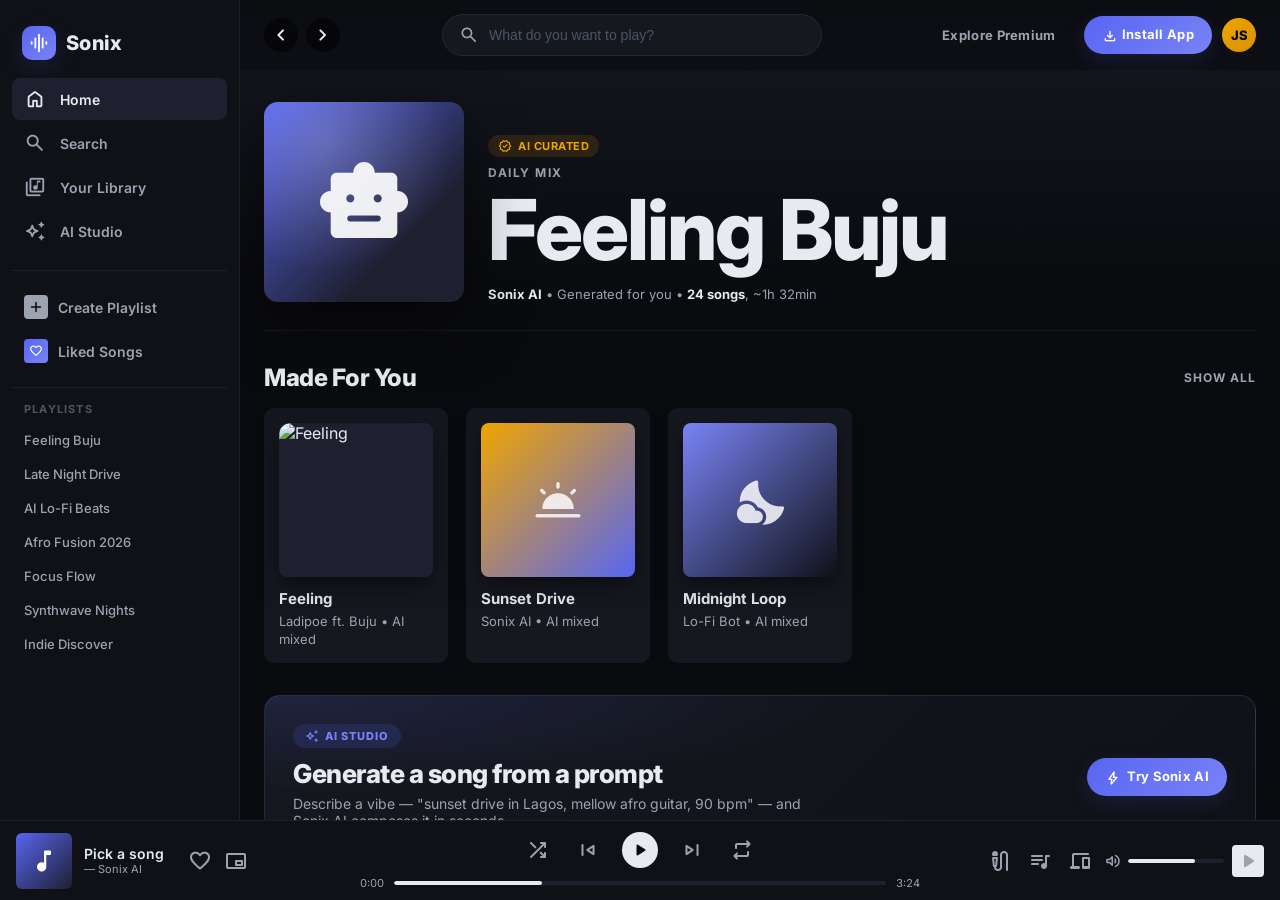
==== commit 1aa0fcac: "clear moodify.html content as requested" ====
--- a/frontend/moodify.html
+++ b/frontend/moodify.html
@@ -1,1510 +1,584 @@
 <!DOCTYPE html>
 <html lang="en">
 <head>
-  <meta charset="UTF-8" />
-  <meta name="viewport" content="width=device-width, initial-scale=1.0"/>
-  <title>Moodify</title>
-  <link href="https://fonts.googleapis.com/css2?family=Syne:wght@400;500;600;700;800&family=DM+Sans:ital,wght@0,300;0,400;0,500;1,300&display=swap" rel="stylesheet"/>
-  <style>
-    *, *::before, *::after { box-sizing: border-box; margin: 0; padding: 0; }
-
-    :root {
-      --bg: #0A0B0F;
-      --bg-2: #0F1117;
-      --bg-3: #161820;
-      --bg-4: #1E2030;
-      --accent: #5865F2;
-      --accent-2: #7983F5;
-      --accent-glow: rgba(88,101,242,0.15);
-      --gold: #F0A500;
-      --gold-dim: rgba(240,165,0,0.12);
-      --text: #E8EAF0;
-      --text-2: #9CA3AF;
-      --text-3: #4B5563;
-      --border: rgba(255,255,255,0.06);
-      --border-2: rgba(255,255,255,0.1);
-      --player-h: 80px;
-      --sidebar-w: 240px;
-    }
-
-    html, body { height: 100%; overflow: hidden; }
-
-    body {
-      background: var(--bg);
-      font-family: 'DM Sans', sans-serif;
-      color: var(--text);
-      display: grid;
-      grid-template-columns: var(--sidebar-w) 1fr;
-      grid-template-rows: 1fr var(--player-h);
-      grid-template-areas:
-        "sidebar main"
-        "player  player";
-    }
-
-    /* ── SIDEBAR ── */
-    .sidebar {
-      grid-area: sidebar;
-      background: var(--bg-2);
-      border-right: 0.5px solid var(--border);
-      display: flex;
-      flex-direction: column;
-      overflow: hidden;
-    }
-
-    .sidebar-logo {
-      padding: 1.5rem 1.25rem 1rem;
-      display: flex;
-      align-items: center;
-      gap: 10px;
-      border-bottom: 0.5px solid var(--border);
-    }
-
-    .logo-mark {
-      width: 32px;
-      height: 32px;
-      background: var(--accent);
-      border-radius: 9px;
-      display: flex;
-      align-items: center;
-      justify-content: center;
-      flex-shrink: 0;
-    }
-
-    .logo-name {
-      font-family: 'Syne', sans-serif;
-      font-size: 18px;
-      font-weight: 700;
-      letter-spacing: -0.3px;
-    }
-
-    .sidebar-nav {
-      padding: 1rem 0.75rem;
-      flex: 1;
-      overflow-y: auto;
-    }
-
-    .nav-label {
-      font-size: 10px;
-      font-weight: 500;
-      letter-spacing: 1.2px;
-      text-transform: uppercase;
-      color: var(--text-3);
-      padding: 0 0.5rem;
-      margin-bottom: 6px;
-      margin-top: 1.25rem;
-    }
-
-    .nav-label:first-child { margin-top: 0; }
-
-    .nav-item {
-      display: flex;
-      align-items: center;
-      gap: 10px;
-      padding: 9px 10px;
-      border-radius: 9px;
-      font-size: 13.5px;
-      font-weight: 400;
-      color: var(--text-2);
-      cursor: pointer;
-      transition: all 0.15s;
-      user-select: none;
-      margin-bottom: 1px;
-    }
-
-    .nav-item:hover { background: var(--bg-3); color: var(--text); }
-
-    .nav-item.active {
-      background: var(--accent-glow);
-      color: var(--accent-2);
-      font-weight: 500;
-    }
-
-    .nav-item svg { flex-shrink: 0; opacity: 0.7; }
-    .nav-item.active svg { opacity: 1; }
-
-    .nav-badge {
-      margin-left: auto;
-      background: var(--accent);
-      color: #fff;
-      font-size: 10px;
-      font-weight: 600;
-      padding: 2px 6px;
-      border-radius: 20px;
-    }
-
-    .sidebar-mood {
-      padding: 1rem;
-      margin: 0 0.75rem 0.75rem;
-      background: linear-gradient(135deg, rgba(88,101,242,0.15), rgba(240,165,0,0.08));
-      border: 0.5px solid rgba(88,101,242,0.2);
-      border-radius: 14px;
-    }
-
-    .mood-label {
-      font-size: 10px;
-      font-weight: 500;
-      letter-spacing: 1px;
-      text-transform: uppercase;
-      color: var(--accent-2);
-      margin-bottom: 8px;
-    }
-
-    .mood-text {
-      font-size: 13px;
-      color: var(--text);
-      font-weight: 500;
-      margin-bottom: 10px;
-    }
-
-    .mood-pills {
-      display: flex;
-      gap: 6px;
-      flex-wrap: wrap;
-    }
-
-    .mood-pill {
-      font-size: 11px;
-      padding: 3px 9px;
-      border-radius: 20px;
-      background: var(--bg-4);
-      border: 0.5px solid var(--border-2);
-      color: var(--text-2);
-      cursor: pointer;
-      transition: all 0.15s;
-    }
-
-    .mood-pill:hover,
-    .mood-pill.active {
-      background: var(--accent);
-      border-color: var(--accent);
-      color: #fff;
-    }
-
-    /* ── MAIN ── */
-    .main {
-      grid-area: main;
-      overflow-y: auto;
-      background: var(--bg);
-    }
-
-    .main::-webkit-scrollbar { width: 4px; }
-    .main::-webkit-scrollbar-track { background: transparent; }
-    .main::-webkit-scrollbar-thumb { background: var(--bg-4); border-radius: 4px; }
-
-    /* TOPBAR */
-    .topbar {
-      position: sticky;
-      top: 0;
-      z-index: 10;
-      background: rgba(10,11,15,0.85);
-      backdrop-filter: blur(12px);
-      border-bottom: 0.5px solid var(--border);
-      padding: 0 2rem;
-      height: 60px;
-      display: flex;
-      align-items: center;
-      gap: 1rem;
-    }
-
-    .topbar-search {
-      flex: 1;
-      max-width: 360px;
-      position: relative;
-    }
-
-    .topbar-search input {
-      width: 100%;
-      background: var(--bg-3);
-      border: 0.5px solid var(--border-2);
-      border-radius: 10px;
-      padding: 8px 12px 8px 36px;
-      font-family: 'DM Sans', sans-serif;
-      font-size: 13px;
-      color: var(--text);
-      outline: none;
-      transition: border-color 0.2s;
-    }
-
-    .topbar-search input::placeholder { color: var(--text-3); }
-    .topbar-search input:focus { border-color: var(--accent); }
-
-    .topbar-search svg {
-      position: absolute;
-      left: 10px;
-      top: 50%;
-      transform: translateY(-50%);
-      color: var(--text-3);
-    }
-
-    .topbar-right {
-      margin-left: auto;
-      display: flex;
-      align-items: center;
-      gap: 10px;
-    }
-
-    .topbar-btn {
-      width: 34px;
-      height: 34px;
-      border-radius: 9px;
-      border: 0.5px solid var(--border-2);
-      background: var(--bg-3);
-      color: var(--text-2);
-      display: flex;
-      align-items: center;
-      justify-content: center;
-      cursor: pointer;
-      transition: all 0.15s;
-    }
-
-    .topbar-btn:hover { border-color: var(--accent); color: var(--accent-2); }
-
-    .avatar {
-      width: 34px;
-      height: 34px;
-      border-radius: 50%;
-      background: linear-gradient(135deg, var(--accent), var(--gold));
-      display: flex;
-      align-items: center;
-      justify-content: center;
-      font-size: 13px;
-      font-weight: 600;
-      cursor: pointer;
-      border: 2px solid var(--bg-3);
-    }
-
-    /* CONTENT */
-    .content { padding: 2rem; }
-
-    /* HERO BANNER */
-    .hero {
-      background: linear-gradient(135deg, #1a1060 0%, #0d1a3a 40%, #0A0B0F 100%);
-      border: 0.5px solid rgba(88,101,242,0.2);
-      border-radius: 20px;
-      padding: 2.5rem;
-      margin-bottom: 2.5rem;
-      position: relative;
-      overflow: hidden;
-    }
-
-    .hero::before {
-      content: '';
-      position: absolute;
-      top: -60px;
-      right: -60px;
-      width: 300px;
-      height: 300px;
-      background: radial-gradient(circle, rgba(88,101,242,0.2) 0%, transparent 70%);
-      pointer-events: none;
-    }
-
-    .hero::after {
-      content: '';
-      position: absolute;
-      bottom: -40px;
-      left: 30%;
-      width: 200px;
-      height: 200px;
-      background: radial-gradient(circle, rgba(240,165,0,0.1) 0%, transparent 70%);
-      pointer-events: none;
-    }
-
-    .hero-tag {
-      display: inline-flex;
-      align-items: center;
-      gap: 6px;
-      font-size: 11px;
-      font-weight: 500;
-      letter-spacing: 1px;
-      text-transform: uppercase;
-      color: var(--accent-2);
-      background: rgba(88,101,242,0.12);
-      border: 0.5px solid rgba(88,101,242,0.25);
-      padding: 4px 10px;
-      border-radius: 20px;
-      margin-bottom: 1rem;
-    }
-
-    .hero h1 {
-      font-family: 'Syne', sans-serif;
-      font-size: 32px;
-      font-weight: 800;
-      line-height: 1.15;
-      letter-spacing: -0.5px;
-      margin-bottom: 0.75rem;
-      position: relative;
-    }
-
-    .hero h1 span { color: var(--gold); }
-
-    .hero p {
-      font-size: 14px;
-      color: var(--text-2);
-      line-height: 1.6;
-      max-width: 480px;
-      margin-bottom: 1.5rem;
-      position: relative;
-    }
-
-    .hero-actions { display: flex; gap: 10px; position: relative; }
-
-    .btn-primary {
-      display: flex;
-      align-items: center;
-      gap: 8px;
-      background: var(--accent);
-      color: #fff;
-      border: none;
-      border-radius: 10px;
-      padding: 10px 18px;
-      font-family: 'DM Sans', sans-serif;
-      font-size: 13.5px;
-      font-weight: 500;
-      cursor: pointer;
-      transition: all 0.2s;
-    }
-
-    .btn-primary:hover { background: #4752C4; transform: translateY(-1px); }
-
-    .btn-ghost {
-      display: flex;
-      align-items: center;
-      gap: 8px;
-      background: transparent;
-      color: var(--text-2);
-      border: 0.5px solid var(--border-2);
-      border-radius: 10px;
-      padding: 10px 18px;
-      font-family: 'DM Sans', sans-serif;
-      font-size: 13.5px;
-      font-weight: 500;
-      cursor: pointer;
-      transition: all 0.2s;
-    }
-
-    .btn-ghost:hover { border-color: rgba(255,255,255,0.2); color: var(--text); }
-
-    /* SECTION */
-    .section { margin-bottom: 2.5rem; }
-
-    .section-header {
-      display: flex;
-      align-items: center;
-      justify-content: space-between;
-      margin-bottom: 1.25rem;
-    }
-
-    .section-title {
-      font-family: 'Syne', sans-serif;
-      font-size: 17px;
-      font-weight: 700;
-      letter-spacing: -0.2px;
-    }
-
-    .section-link {
-      font-size: 12px;
-      color: var(--accent-2);
-      cursor: pointer;
-      transition: color 0.15s;
-    }
-
-    .section-link:hover { color: var(--text); }
-
-    /* MOOD GRID */
-    .mood-grid {
-      display: grid;
-      grid-template-columns: repeat(4, 1fr);
-      gap: 10px;
-    }
-
-    .mood-card {
-      border-radius: 14px;
-      padding: 1.25rem;
-      cursor: pointer;
-      transition: transform 0.2s, box-shadow 0.2s;
-      position: relative;
-      overflow: hidden;
-      aspect-ratio: 1;
-      display: flex;
-      flex-direction: column;
-      justify-content: flex-end;
-    }
-
-    .mood-card:hover { transform: translateY(-3px); box-shadow: 0 12px 32px rgba(0,0,0,0.4); }
-
-    .mood-card-1 { background: linear-gradient(135deg, #1a0533, #3d1a6e); }
-    .mood-card-2 { background: linear-gradient(135deg, #0d2b1a, #1a5c35); }
-    .mood-card-3 { background: linear-gradient(135deg, #2b1500, #6b3500); }
-    .mood-card-4 { background: linear-gradient(135deg, #0d1a33, #1a3566); }
-
-    .mood-card-img {
-      position: absolute;
-      inset: 0;
-      width: 100%;
-      height: 100%;
-      object-fit: cover;
-      border-radius: 14px;
-      opacity: 0.35;
-    }
-
-    .mood-card-img-placeholder {
-      position: absolute;
-      inset: 0;
-      border-radius: 14px;
-      display: flex;
-      align-items: center;
-      justify-content: center;
-      opacity: 0.15;
-    }
-
-    .mood-card-img-placeholder svg {
-      width: 48px;
-      height: 48px;
-      color: #fff;
-    }
-
-    .mood-card-overlay {
-      position: absolute;
-      inset: 0;
-      background: linear-gradient(to top, rgba(0,0,0,0.7) 0%, transparent 60%);
-      border-radius: 14px;
-    }
-
-    .mood-card-body {
-      position: relative;
-      z-index: 1;
-    }
-
-    .mood-card-emoji {
-      font-size: 28px;
-      margin-bottom: 8px;
-      display: block;
-    }
-
-    .mood-card-name {
-      font-family: 'Syne', sans-serif;
-      font-size: 14px;
-      font-weight: 700;
-    }
-
-    .mood-card-count {
-      font-size: 11px;
-      color: rgba(255,255,255,0.5);
-      margin-top: 2px;
-    }
-
-    /* TRACKS */
-    .tracks-list { display: flex; flex-direction: column; gap: 2px; }
-
-    .track-item {
-      display: grid;
-      grid-template-columns: 32px 48px 1fr auto auto;
-      align-items: center;
-      gap: 12px;
-      padding: 8px 10px;
-      border-radius: 10px;
-      cursor: pointer;
-      transition: background 0.15s;
-    }
-
-    .track-item:hover { background: var(--bg-3); }
-    .track-item:hover .track-num { display: none; }
-    .track-item:hover .track-play { display: flex; }
-
-    .track-num {
-      font-size: 13px;
-      color: var(--text-3);
-      text-align: center;
-    }
-
-    .track-play {
-      display: none;
-      align-items: center;
-      justify-content: center;
-      color: var(--text-2);
-    }
-
-    .track-thumb {
-      width: 48px;
-      height: 48px;
-      border-radius: 8px;
-      object-fit: cover;
-      flex-shrink: 0;
-      background: var(--bg-4);
-      display: flex;
-      align-items: center;
-      justify-content: center;
-      font-size: 18px;
-      overflow: hidden;
-      position: relative;
-    }
-
-    .track-thumb img {
-      width: 100%;
-      height: 100%;
-      object-fit: cover;
-      border-radius: 8px;
-    }
-
-    .track-thumb-placeholder {
-      width: 100%;
-      height: 100%;
-      display: flex;
-      align-items: center;
-      justify-content: center;
-    }
-
-    .track-info { min-width: 0; }
-
-    .track-name {
-      font-size: 14px;
-      font-weight: 500;
-      white-space: nowrap;
-      overflow: hidden;
-      text-overflow: ellipsis;
-    }
-
-    .track-artist {
-      font-size: 12px;
-      color: var(--text-2);
-      margin-top: 2px;
-    }
-
-    .track-genre {
-      font-size: 11px;
-      padding: 3px 8px;
-      border-radius: 20px;
-      background: var(--bg-4);
-      border: 0.5px solid var(--border);
-      color: var(--text-3);
-      white-space: nowrap;
-    }
-
-    .track-duration {
-      font-size: 13px;
-      color: var(--text-3);
-      white-space: nowrap;
-    }
-
-    /* ARTIST CARDS */
-    .artist-grid {
-      display: grid;
-      grid-template-columns: repeat(5, 1fr);
-      gap: 14px;
-    }
-
-    .artist-card {
-      text-align: center;
-      cursor: pointer;
-      padding: 1rem 0.5rem;
-      border-radius: 14px;
-      transition: background 0.15s;
-    }
-
-    .artist-card:hover { background: var(--bg-3); }
-
-    .artist-avatar {
-      width: 72px;
-      height: 72px;
-      border-radius: 50%;
-      margin: 0 auto 10px;
-      display: flex;
-      align-items: center;
-      justify-content: center;
-      font-size: 24px;
-      font-weight: 700;
-      font-family: 'Syne', sans-serif;
-      overflow: hidden;
-      position: relative;
-    }
-
-    .artist-avatar img {
-      width: 100%;
-      height: 100%;
-      object-fit: cover;
-      border-radius: 50%;
-    }
-
-    .artist-avatar-placeholder {
-      width: 100%;
-      height: 100%;
-      display: flex;
-      align-items: center;
-      justify-content: center;
-      font-size: 24px;
-      font-weight: 700;
-      font-family: 'Syne', sans-serif;
-    }
-
-    .artist-avatar-1 { background: linear-gradient(135deg, #5865F2, #9b4dff); }
-    .artist-avatar-2 { background: linear-gradient(135deg, #F0A500, #ff6b35); }
-    .artist-avatar-3 { background: linear-gradient(135deg, #00b894, #00cec9); }
-    .artist-avatar-4 { background: linear-gradient(135deg, #e84393, #fd79a8); }
-    .artist-avatar-5 { background: linear-gradient(135deg, #0984e3, #74b9ff); }
-
-    .artist-name {
-      font-size: 13px;
-      font-weight: 500;
-      margin-bottom: 3px;
-    }
-
-    .artist-genre {
-      font-size: 11px;
-      color: var(--text-3);
-    }
-
-    /* ── PLAYER ── */
-    .player {
-      grid-area: player;
-      background: rgba(15,17,23,0.95);
-      backdrop-filter: blur(20px);
-      border-top: 0.5px solid var(--border);
-      display: grid;
-      grid-template-columns: 1fr 2fr 1fr;
-      align-items: center;
-      padding: 0 1.5rem;
-      gap: 1rem;
-    }
-
-    .player-track {
-      display: flex;
-      align-items: center;
-      gap: 12px;
-      min-width: 0;
-    }
-
-    .player-thumb {
-      width: 48px;
-      height: 48px;
-      border-radius: 10px;
-      background: linear-gradient(135deg, var(--accent), var(--gold));
-      display: flex;
-      align-items: center;
-      justify-content: center;
-      font-size: 20px;
-      flex-shrink: 0;
-      overflow: hidden;
-    }
-
-    .player-thumb img {
-      width: 100%;
-      height: 100%;
-      object-fit: cover;
-      border-radius: 10px;
-    }
-
-    .player-info { min-width: 0; }
-
-    .player-name {
-      font-size: 13.5px;
-      font-weight: 500;
-      white-space: nowrap;
-      overflow: hidden;
-      text-overflow: ellipsis;
-    }
-
-    .player-artist {
-      font-size: 12px;
-      color: var(--text-2);
-      margin-top: 2px;
-    }
-
-    .player-like {
-      width: 30px;
-      height: 30px;
-      border-radius: 50%;
-      background: transparent;
-      border: none;
-      color: var(--text-3);
-      cursor: pointer;
-      display: flex;
-      align-items: center;
-      justify-content: center;
-      transition: color 0.15s;
-      flex-shrink: 0;
-    }
-
-    .player-like:hover { color: #e84393; }
-
-    .player-controls {
-      display: flex;
-      flex-direction: column;
-      align-items: center;
-      gap: 8px;
-    }
-
-    .player-btns {
-      display: flex;
-      align-items: center;
-      gap: 6px;
-    }
-
-    .ctrl-btn {
-      width: 32px;
-      height: 32px;
-      border-radius: 50%;
-      background: transparent;
-      border: none;
-      color: var(--text-2);
-      cursor: pointer;
-      display: flex;
-      align-items: center;
-      justify-content: center;
-      transition: all 0.15s;
-    }
-
-    .ctrl-btn:hover { color: var(--text); }
-
-    .ctrl-play {
-      width: 40px;
-      height: 40px;
-      background: var(--text);
-      border-radius: 50%;
-      border: none;
-      color: var(--bg);
-      cursor: pointer;
-      display: flex;
-      align-items: center;
-      justify-content: center;
-      transition: all 0.15s;
-    }
-
-    .ctrl-play:hover { transform: scale(1.05); background: #fff; }
-
-    .progress-bar {
-      width: 100%;
-      display: flex;
-      align-items: center;
-      gap: 8px;
-    }
-
-    .progress-time { font-size: 11px; color: var(--text-3); white-space: nowrap; }
-
-    .progress-track {
-      flex: 1;
-      height: 3px;
-      background: var(--bg-4);
-      border-radius: 3px;
-      position: relative;
-      cursor: pointer;
-    }
-
-    .progress-fill {
-      height: 100%;
-      width: 35%;
-      background: var(--text);
-      border-radius: 3px;
-      position: relative;
-    }
-
-    .progress-fill::after {
-      content: '';
-      position: absolute;
-      right: -4px;
-      top: 50%;
-      transform: translateY(-50%);
-      width: 10px;
-      height: 10px;
-      background: #fff;
-      border-radius: 50%;
-      opacity: 0;
-      transition: opacity 0.15s;
-    }
-
-    .progress-track:hover .progress-fill::after { opacity: 1; }
-
-    .player-right {
-      display: flex;
-      align-items: center;
-      justify-content: flex-end;
-      gap: 8px;
-    }
-
-    .vol-btn {
-      background: transparent;
-      border: none;
-      color: var(--text-2);
-      cursor: pointer;
-      display: flex;
-      align-items: center;
-      justify-content: center;
-      transition: color 0.15s;
-    }
-
-    .vol-btn:hover { color: var(--text); }
-
-    .vol-slider {
-      width: 80px;
-      height: 3px;
-      background: var(--bg-4);
-      border-radius: 3px;
-      cursor: pointer;
-      position: relative;
-    }
-
-    .vol-fill {
-      height: 100%;
-      width: 70%;
-      background: var(--text-2);
-      border-radius: 3px;
-    }
-
-    .queue-btn {
-      width: 30px;
-      height: 30px;
-      background: transparent;
-      border: none;
-      color: var(--text-3);
-      cursor: pointer;
-      display: flex;
-      align-items: center;
-      justify-content: center;
-      border-radius: 6px;
-      transition: all 0.15s;
-    }
-
-    .queue-btn:hover { color: var(--text); background: var(--bg-3); }
-
-    /* MOOD AI CHIP */
-    .ai-chip {
-      display: inline-flex;
-      align-items: center;
-      gap: 6px;
-      font-size: 11px;
-      font-weight: 500;
-      color: var(--gold);
-      background: var(--gold-dim);
-      border: 0.5px solid rgba(240,165,0,0.2);
-      padding: 4px 10px;
-      border-radius: 20px;
-      cursor: pointer;
-      transition: all 0.15s;
-    }
-
-    .ai-chip:hover { background: rgba(240,165,0,0.2); }
-
-    .ai-dot {
-      width: 6px;
-      height: 6px;
-      background: var(--gold);
-      border-radius: 50%;
-      animation: pulse 2s infinite;
-    }
-
-    @keyframes pulse {
-      0%, 100% { opacity: 1; transform: scale(1); }
-      50% { opacity: 0.5; transform: scale(0.8); }
-    }
-
-    /* SCROLLBAR */
-    .sidebar-nav::-webkit-scrollbar { width: 3px; }
-    .sidebar-nav::-webkit-scrollbar-track { background: transparent; }
-    .sidebar-nav::-webkit-scrollbar-thumb { background: var(--bg-4); border-radius: 3px; }
-
-    /* FADE IN */
-    @keyframes fadeUp {
-      from { opacity: 0; transform: translateY(16px); }
-      to { opacity: 1; transform: translateY(0); }
-    }
-
-    .content > * {
-      animation: fadeUp 0.4s ease both;
-    }
-
-    .content > *:nth-child(1) { animation-delay: 0.05s; }
-    .content > *:nth-child(2) { animation-delay: 0.1s; }
-    .content > *:nth-child(3) { animation-delay: 0.15s; }
-    .content > *:nth-child(4) { animation-delay: 0.2s; }
-
-    /* ── HAMBURGER BUTTON (hidden on desktop) ── */
-    .menu-btn {
-      display: none;
-      width: 36px;
-      height: 36px;
-      border-radius: 9px;
-      border: 0.5px solid var(--border-2);
-      background: var(--bg-3);
-      color: var(--text-2);
-      align-items: center;
-      justify-content: center;
-      cursor: pointer;
-      flex-shrink: 0;
-      transition: all 0.15s;
-    }
-
-    .menu-btn:hover { border-color: var(--accent); color: var(--accent-2); }
-
-    /* ── OVERLAY (mobile sidebar backdrop) ── */
-    .sidebar-overlay {
-      display: none;
-      position: fixed;
-      inset: 0;
-      background: rgba(0,0,0,0.6);
-      backdrop-filter: blur(2px);
-      z-index: 99;
-      opacity: 0;
-      transition: opacity 0.3s;
-    }
-
-    .sidebar-overlay.visible {
-      opacity: 1;
-    }
-
-    /* ── MOBILE BREAKPOINT ── */
-    @media (max-width: 768px) {
-
-      html, body { overflow: auto; }
-
-      body {
-        grid-template-columns: 1fr;
-        grid-template-rows: auto 1fr auto;
-        grid-template-areas:
-          "main"
-          "main"
-          "player";
-        overflow: hidden;
-        height: 100dvh;
-      }
-
-      /* sidebar becomes a fixed drawer */
-      .sidebar {
-        position: fixed;
-        top: 0;
-        left: 0;
-        height: 100dvh;
-        width: 280px;
-        z-index: 100;
-        transform: translateX(-100%);
-        transition: transform 0.3s cubic-bezier(0.4, 0, 0.2, 1);
-        border-right: 0.5px solid var(--border-2);
-      }
-
-      .sidebar.open {
-        transform: translateX(0);
-      }
-
-      .sidebar-overlay {
-        display: block;
-      }
-
-      /* show hamburger in topbar */
-      .menu-btn { display: flex; }
-
-      /* topbar adjustments */
-      .topbar {
-        padding: 0 1rem;
-        gap: 8px;
-      }
-
-      .topbar-search {
-        max-width: 100%;
-      }
-
-      /* hide volume on mobile */
-      .vol-slider, .vol-btn, .queue-btn { display: none; }
-
-      /* hero adjustments */
-      .hero {
-        padding: 1.5rem;
-        margin-bottom: 1.5rem;
-      }
-
-      .hero h1 { font-size: 22px; }
-      .hero p { font-size: 13px; }
-
-      /* content padding */
-      .content { padding: 1rem; }
-
-      /* mood grid → 2 columns on mobile */
-      .mood-grid {
-        grid-template-columns: repeat(2, 1fr);
-      }
-
-      /* tracks — hide genre tag on small screens */
-      .track-genre { display: none; }
-
-      .track-item {
-        grid-template-columns: 28px 44px 1fr auto;
-        gap: 10px;
-        padding: 6px 8px;
-      }
-
-      /* artists → 3 columns */
-      .artist-grid {
-        grid-template-columns: repeat(3, 1fr);
-      }
-
-      /* player adjustments */
-      .player {
-        grid-template-columns: 1fr auto;
-        padding: 0 1rem;
-        gap: 8px;
-      }
-
-      .player-right { display: none; }
-
-      .player-controls {
-        align-items: flex-end;
-      }
-
-      .progress-bar { width: 200px; }
-
-      /* ai chip hide text on small screens */
-      .ai-chip span:last-child { display: none; }
-    }
-
-    @media (max-width: 400px) {
-      .artist-grid { grid-template-columns: repeat(2, 1fr); }
-      .progress-bar { width: 140px; }
-      .hero h1 { font-size: 19px; }
-    }
-  </style>
+<meta charset="UTF-8" />
+<meta name="viewport" content="width=device-width, initial-scale=1, viewport-fit=cover" />
+<title>Sonix — AI Music Platform</title>
+<meta name="description" content="Sonix is an AI music platform to discover, generate and stream tracks." />
+<link rel="preconnect" href="https://fonts.googleapis.com">
+<link rel="preconnect" href="https://fonts.gstatic.com" crossorigin>
+<link href="https://fonts.googleapis.com/css2?family=Inter:wght@400;500;600;700;800&family=Material+Symbols+Rounded:opsz,wght,FILL,GRAD@24,400,0,0&display=swap" rel="stylesheet">
+<style>
+:root{
+  --bg:#0A0B0F; --bg-2:#0F1117; --bg-3:#161820; --bg-4:#1E2030;
+  --accent:#5865F2; --accent-2:#7983F5; --accent-glow:rgba(88,101,242,0.15);
+  --gold:#F0A500; --gold-dim:rgba(240,165,0,0.12);
+  --text:#E8EAF0; --text-2:#9CA3AF; --text-3:#4B5563;
+  --border:rgba(255,255,255,0.06); --border-2:rgba(255,255,255,0.1);
+  --player-h:80px; --sidebar-w:240px;
+}
+*{box-sizing:border-box;margin:0;padding:0}
+html,body{background:var(--bg);color:var(--text);font-family:'Inter',system-ui,sans-serif;-webkit-font-smoothing:antialiased}
+a{color:inherit;text-decoration:none}
+button{font-family:inherit;border:none;background:none;color:inherit;cursor:pointer}
+img{display:block;max-width:100%}
+.material-symbols-rounded{font-variation-settings:'FILL' 0,'wght' 400,'GRAD' 0,'opsz' 24;vertical-align:middle}
+::-webkit-scrollbar{width:10px;height:10px}
+::-webkit-scrollbar-thumb{background:var(--bg-4);border-radius:10px}
+::-webkit-scrollbar-track{background:transparent}
+
+/* Layout */
+.app{display:grid;grid-template-columns:var(--sidebar-w) 1fr;grid-template-rows:1fr var(--player-h);min-height:100vh}
+.sidebar{grid-row:1;background:var(--bg-2);border-right:1px solid var(--border);padding:20px 12px;position:sticky;top:0;height:calc(100vh - var(--player-h));overflow-y:auto;z-index:30}
+.main{grid-row:1;background:linear-gradient(180deg,var(--bg-3) 0%,var(--bg) 280px);overflow-y:auto;height:calc(100vh - var(--player-h))}
+.player{grid-column:1 / -1;grid-row:2;background:var(--bg-2);border-top:1px solid var(--border);height:var(--player-h);z-index:40}
+
+/* Sidebar */
+.brand{display:flex;align-items:center;gap:10px;padding:6px 10px 18px;font-weight:800;font-size:20px;letter-spacing:.3px}
+.brand .logo{width:34px;height:34px;border-radius:10px;background:linear-gradient(135deg,var(--accent),var(--accent-2));display:grid;place-items:center;box-shadow:0 8px 24px var(--accent-glow)}
+.brand .logo .material-symbols-rounded{color:#fff;font-size:22px}
+.nav{display:flex;flex-direction:column;gap:2px;margin-bottom:18px}
+.nav a{display:flex;align-items:center;gap:14px;padding:10px 12px;border-radius:8px;color:var(--text-2);font-weight:600;font-size:14px;transition:.15s}
+.nav a:hover{color:var(--text);background:var(--bg-3)}
+.nav a.active{color:var(--text);background:var(--bg-4)}
+.nav a .material-symbols-rounded{font-size:22px}
+.side-section{margin-top:14px;border-top:1px solid var(--border);padding-top:14px}
+.side-title{font-size:11px;text-transform:uppercase;letter-spacing:1.2px;color:var(--text-3);padding:0 12px 8px;font-weight:700}
+.playlists{display:flex;flex-direction:column;gap:2px;max-height:38vh;overflow-y:auto}
+.playlists button{text-align:left;padding:8px 12px;border-radius:6px;color:var(--text-2);font-size:13px;font-weight:500}
+.playlists button:hover{color:var(--text);background:var(--bg-3)}
+.create-btn{display:flex;align-items:center;gap:10px;width:100%;padding:10px 12px;border-radius:8px;color:var(--text-2);font-weight:600;font-size:14px}
+.create-btn:hover{color:var(--text);background:var(--bg-3)}
+.create-btn .ico{width:24px;height:24px;border-radius:4px;background:var(--text-2);color:var(--bg);display:grid;place-items:center}
+.create-btn:hover .ico{background:var(--text)}
+
+/* Topbar */
+.topbar{position:sticky;top:0;z-index:20;display:flex;align-items:center;justify-content:space-between;gap:16px;padding:14px 24px;backdrop-filter:blur(14px);background:linear-gradient(180deg,rgba(10,11,15,.85),rgba(10,11,15,.55))}
+.nav-arrows{display:flex;gap:8px}
+.icon-btn{width:34px;height:34px;border-radius:50%;background:rgba(0,0,0,.5);display:grid;place-items:center;color:var(--text);transition:.15s}
+.icon-btn:hover{background:var(--bg-4)}
+.search{flex:1;max-width:380px;display:flex;align-items:center;gap:10px;background:var(--bg-3);border:1px solid var(--border);border-radius:999px;padding:10px 16px}
+.search:focus-within{border-color:var(--accent)}
+.search input{flex:1;background:none;border:none;outline:none;color:var(--text);font-size:14px}
+.search input::placeholder{color:var(--text-3)}
+.top-actions{display:flex;align-items:center;gap:10px}
+.btn{padding:10px 18px;border-radius:999px;font-weight:700;font-size:13px;letter-spacing:.3px;transition:.15s}
+.btn-ghost{color:var(--text-2)}
+.btn-ghost:hover{color:var(--text);transform:scale(1.04)}
+.btn-primary{background:linear-gradient(135deg,var(--accent),var(--accent-2));color:#fff;box-shadow:0 6px 20px var(--accent-glow)}
+.btn-primary:hover{transform:translateY(-1px)}
+.avatar{width:34px;height:34px;border-radius:50%;background:linear-gradient(135deg,var(--gold),#d99100);display:grid;place-items:center;color:#000;font-weight:800;font-size:13px}
+
+/* Hero */
+.content{padding:8px 24px 40px;max-width:1400px}
+.hero{display:flex;align-items:flex-end;gap:24px;padding:24px 0 28px;border-bottom:1px solid var(--border)}
+.hero-art{width:200px;height:200px;border-radius:14px;flex-shrink:0;background:linear-gradient(135deg,var(--accent) 0%,#1E2030 70%);box-shadow:0 24px 60px rgba(0,0,0,.5);display:grid;place-items:center;color:rgba(255,255,255,.92);position:relative;overflow:hidden}
+.hero-art::after{content:"";position:absolute;inset:0;background:radial-gradient(circle at 30% 20%,rgba(255,255,255,.18),transparent 60%)}
+.hero-art .material-symbols-rounded{font-size:96px;font-variation-settings:'FILL' 1}
+.hero-info .kicker{font-size:12px;text-transform:uppercase;font-weight:700;letter-spacing:1.5px;color:var(--text-2)}
+.hero-info h1{font-size:clamp(36px,7vw,84px);font-weight:800;line-height:1;margin:8px 0 14px;letter-spacing:-2px}
+.hero-info .meta{font-size:13px;color:var(--text-2)}
+.hero-info .meta b{color:var(--text)}
+.gold-badge{display:inline-flex;align-items:center;gap:6px;background:var(--gold-dim);color:var(--gold);padding:4px 10px;border-radius:999px;font-size:11px;font-weight:700;letter-spacing:.5px;margin-bottom:8px}
+
+/* Section */
+section.row{margin-top:32px}
+.row-header{display:flex;align-items:center;justify-content:space-between;margin-bottom:16px}
+.row-header h2{font-size:24px;font-weight:800;letter-spacing:-.5px}
+.row-header button{font-size:12px;color:var(--text-2);font-weight:700;letter-spacing:1px;text-transform:uppercase}
+.row-header button:hover{color:var(--text);text-decoration:underline}
+.grid{display:grid;grid-template-columns:repeat(auto-fill,minmax(180px,1fr));gap:18px}
+
+/* Card */
+.card{background:var(--bg-3);border:1px solid transparent;border-radius:10px;padding:14px;transition:.2s;cursor:pointer;position:relative}
+.card:hover{background:var(--bg-4);border-color:var(--border-2)}
+.card:hover .play{opacity:1;transform:translateY(0)}
+.cover{position:relative;width:100%;aspect-ratio:1;border-radius:8px;overflow:hidden;margin-bottom:12px;background:var(--bg-4);box-shadow:0 8px 24px rgba(0,0,0,.5)}
+.cover .art{width:100%;height:100%;background:linear-gradient(135deg,var(--c1,#5865F2),var(--c2,#1E2030));display:grid;place-items:center;color:rgba(255,255,255,.9);font-weight:800;font-size:40px;letter-spacing:-1px}
+.cover .art .material-symbols-rounded{font-size:54px;font-variation-settings:'FILL' 1;opacity:.92}
+.play{position:absolute;right:10px;bottom:10px;width:48px;height:48px;border-radius:50%;background:var(--accent);color:#fff;display:grid;place-items:center;box-shadow:0 8px 20px rgba(88,101,242,.5);opacity:0;transform:translateY(8px);transition:.2s}
+.play:hover{transform:scale(1.06)}
+.play .material-symbols-rounded{font-size:28px;font-variation-settings:'FILL' 1}
+.card h3{font-size:15px;font-weight:700;margin-bottom:4px;white-space:nowrap;overflow:hidden;text-overflow:ellipsis}
+.card p{font-size:13px;color:var(--text-2);line-height:1.4;display:-webkit-box;-webkit-line-clamp:2;-webkit-box-orient:vertical;overflow:hidden}
+
+/* AI banner */
+.ai-banner{margin-top:32px;border-radius:16px;padding:28px;background:radial-gradient(120% 120% at 0% 0%,var(--accent-glow),transparent 50%),linear-gradient(135deg,var(--bg-3),var(--bg-2));border:1px solid var(--border-2);display:flex;align-items:center;justify-content:space-between;gap:24px;flex-wrap:wrap}
+.ai-banner h2{font-size:26px;font-weight:800;letter-spacing:-.5px;margin-bottom:6px}
+.ai-banner p{color:var(--text-2);font-size:14px;max-width:520px}
+.ai-banner .badge{display:inline-flex;align-items:center;gap:6px;background:var(--accent-glow);color:var(--accent-2);padding:5px 12px;border-radius:999px;font-size:11px;font-weight:800;letter-spacing:1px;text-transform:uppercase;margin-bottom:10px}
+
+/* Player */
+.player{display:grid;grid-template-columns:1fr 2fr 1fr;align-items:center;padding:0 16px;gap:16px}
+.np{display:flex;align-items:center;gap:12px;min-width:0}
+.np-art{width:56px;height:56px;border-radius:6px;background:linear-gradient(135deg,var(--accent),var(--bg-4));flex-shrink:0;display:grid;place-items:center;color:#fff}
+.np-art .material-symbols-rounded{font-size:28px;font-variation-settings:'FILL' 1}
+.np-info{min-width:0}
+.np-info h4{font-size:14px;font-weight:600;white-space:nowrap;overflow:hidden;text-overflow:ellipsis}
+.np-info p{font-size:11px;color:var(--text-2);white-space:nowrap;overflow:hidden;text-overflow:ellipsis}
+.np-icons{display:flex;gap:4px;margin-left:8px}
+.np-icons button{width:32px;height:32px;border-radius:4px;color:var(--text-2);display:grid;place-items:center}
+.np-icons button:hover{color:var(--text)}
+.np-icons button.active{color:var(--accent-2)}
+
+.center{display:flex;flex-direction:column;align-items:center;gap:8px}
+.controls{display:flex;align-items:center;gap:18px}
+.controls button{color:var(--text-2);width:32px;height:32px;display:grid;place-items:center;border-radius:50%}
+.controls button:hover{color:var(--text)}
+.controls .play-main{width:36px;height:36px;background:var(--text);color:var(--bg);border-radius:50%}
+.controls .play-main:hover{background:#fff;transform:scale(1.06)}
+.controls .play-main .material-symbols-rounded{font-size:22px;font-variation-settings:'FILL' 1}
+.progress{display:flex;align-items:center;gap:10px;width:100%;max-width:560px;font-size:11px;color:var(--text-2);font-variant-numeric:tabular-nums}
+.bar{flex:1;height:4px;background:var(--bg-4);border-radius:99px;overflow:hidden;cursor:pointer;position:relative}
+.bar-fill{height:100%;width:30%;background:var(--text);border-radius:99px;transition:width .2s}
+.bar:hover .bar-fill{background:var(--accent-2)}
+
+.right-controls{display:flex;align-items:center;gap:8px;justify-content:flex-end}
+.right-controls button{width:32px;height:32px;border-radius:4px;color:var(--text-2);display:grid;place-items:center}
+.right-controls button:hover{color:var(--text)}
+.vol{display:flex;align-items:center;gap:6px;width:120px}
+.vol .bar{height:4px}
+.vol .bar-fill{width:70%}
+
+/* Mobile menu */
+.menu-btn{display:none;width:40px;height:40px;border-radius:8px;color:var(--text);background:var(--bg-3)}
+.menu-btn:hover{background:var(--bg-4)}
+.scrim{display:none;position:fixed;inset:0;background:rgba(0,0,0,.6);z-index:25;backdrop-filter:blur(2px)}
+.scrim.show{display:block}
+
+/* Modal */
+.modal{position:fixed;inset:0;background:rgba(0,0,0,.85);z-index:100;display:none;align-items:center;justify-content:center;padding:20px;backdrop-filter:blur(8px)}
+.modal.show{display:flex}
+.modal-card{background:var(--bg-2);border:1px solid var(--border-2);border-radius:16px;width:100%;max-width:880px;overflow:hidden;box-shadow:0 24px 80px rgba(0,0,0,.6);animation:pop .2s ease-out}
+@keyframes pop{from{transform:scale(.96);opacity:0}to{transform:scale(1);opacity:1}}
+.modal-head{display:flex;align-items:center;justify-content:space-between;padding:14px 18px;border-bottom:1px solid var(--border)}
+.modal-head .t{display:flex;align-items:center;gap:12px;min-width:0}
+.modal-head h3{font-size:16px;font-weight:700;white-space:nowrap;overflow:hidden;text-overflow:ellipsis}
+.modal-head p{font-size:12px;color:var(--text-2)}
+.modal-yt{aspect-ratio:16/9;background:#000}
+.modal-yt iframe{width:100%;height:100%;border:0;display:block}
+.modal-foot{padding:14px 18px;display:flex;justify-content:space-between;align-items:center;font-size:12px;color:var(--text-2);flex-wrap:wrap;gap:10px}
+
+/* Toast */
+.toast{position:fixed;bottom:calc(var(--player-h) + 16px);left:50%;transform:translateX(-50%) translateY(20px);background:var(--bg-4);border:1px solid var(--border-2);color:var(--text);padding:10px 18px;border-radius:999px;font-size:13px;font-weight:500;opacity:0;pointer-events:none;transition:.25s;z-index:90;box-shadow:0 12px 30px rgba(0,0,0,.5)}
+.toast.show{opacity:1;transform:translateX(-50%) translateY(0)}
+
+/* Responsive */
+@media (max-width:900px){
+  :root{--player-h:72px}
+  .app{grid-template-columns:1fr}
+  .sidebar{position:fixed;left:0;top:0;height:100vh;width:280px;transform:translateX(-100%);transition:.25s;border-right:1px solid var(--border-2)}
+  .sidebar.open{transform:translateX(0)}
+  .main{height:calc(100vh - var(--player-h))}
+  .menu-btn{display:grid;place-items:center}
+  .topbar{padding:12px 16px}
+  .content{padding:8px 16px 32px}
+  .hero{flex-direction:column;align-items:flex-start;padding:20px 0 24px}
+  .hero-art{width:140px;height:140px}
+  .hero-info h1{font-size:44px;letter-spacing:-1px}
+  .grid{grid-template-columns:repeat(auto-fill,minmax(150px,1fr));gap:14px}
+  .player{grid-template-columns:1fr auto;gap:8px;padding:0 12px}
+  .np-icons,.right-controls .vol,.right-controls .extra-hide{display:none}
+  .center{order:3;grid-column:1 / -1;display:none}
+  .right-controls .play-mobile{display:grid}
+  .search{max-width:none}
+  .search input::placeholder{font-size:13px}
+  .ai-banner{padding:20px}
+  .btn-ghost.hide-sm{display:none}
+}
+@media (max-width:520px){
+  .hero-info h1{font-size:36px}
+  .top-actions .btn{padding:8px 14px;font-size:12px}
+  .search{padding:8px 12px}
+  .np-art{width:48px;height:48px}
+  .grid{grid-template-columns:repeat(2,1fr)}
+}
+.play-mobile{display:none;width:40px;height:40px;border-radius:50%;background:var(--text);color:var(--bg);place-items:center}
+.play-mobile .material-symbols-rounded{font-size:24px;font-variation-settings:'FILL' 1}
+</style>
 </head>
 <body>
-
-  <!-- mobile sidebar overlay -->
-  <div class="sidebar-overlay" id="sidebarOverlay"></div>
-
-  <!-- ── SIDEBAR ── -->
-  <aside class="sidebar">
-    <div class="sidebar-logo">
-      <div class="logo-mark">
-        <svg width="16" height="16" viewBox="0 0 24 24" fill="none">
-          <path d="M9 18V5l12-2v13" stroke="white" stroke-width="2" stroke-linecap="round"/>
-          <circle cx="6" cy="18" r="3" stroke="white" stroke-width="2"/>
-          <circle cx="18" cy="16" r="3" stroke="white" stroke-width="2"/>
-        </svg>
-      </div>
-      <span class="logo-name">Moodify</span>
-    </div>
-
-    <nav class="sidebar-nav">
-      <div class="nav-label">Discover</div>
-
-      <div class="nav-item active">
-        <svg width="15" height="15" viewBox="0 0 24 24" fill="currentColor"><path d="M10 20v-6h4v6h5v-8h3L12 3 2 12h3v8z"/></svg>
-        Home
-      </div>
-
-      <div class="nav-item">
-        <svg width="15" height="15" viewBox="0 0 24 24" fill="none" stroke="currentColor" stroke-width="2"><circle cx="11" cy="11" r="8"/><path d="m21 21-4.35-4.35"/></svg>
-        Search
-      </div>
-
-      <div class="nav-item">
-        <svg width="15" height="15" viewBox="0 0 24 24" fill="none" stroke="currentColor" stroke-width="2"><path d="M9 19V6l12-3v13M9 19c0 1.1-.9 2-2 2s-2-.9-2-2 .9-2 2-2 2 .9 2 2zm12-3c0 1.1-.9 2-2 2s-2-.9-2-2 .9-2 2-2 2 .9 2 2z"/></svg>
-        Browse
-        <span class="nav-badge">New</span>
-      </div>
-
-      <div class="nav-label">Your Library</div>
-
-      <div class="nav-item">
-        <svg width="15" height="15" viewBox="0 0 24 24" fill="none" stroke="currentColor" stroke-width="2"><path d="M20.84 4.61a5.5 5.5 0 0 0-7.78 0L12 5.67l-1.06-1.06a5.5 5.5 0 0 0-7.78 7.78l1.06 1.06L12 21.23l7.78-7.78 1.06-1.06a5.5 5.5 0 0 0 0-7.78z"/></svg>
+<div class="app">
+  <!-- Sidebar -->
+  <aside class="sidebar" id="sidebar">
+    <div class="brand">
+      <div class="logo"><span class="material-symbols-rounded">graphic_eq</span></div>
+      <span>Sonix</span>
+    </div>
+    <nav class="nav">
+      <a href="#" class="active" data-nav="home"><span class="material-symbols-rounded">home</span>Home</a>
+      <a href="#" data-nav="search"><span class="material-symbols-rounded">search</span>Search</a>
+      <a href="#" data-nav="library"><span class="material-symbols-rounded">library_music</span>Your Library</a>
+      <a href="#" data-nav="ai"><span class="material-symbols-rounded">auto_awesome</span>AI Studio</a>
+    </nav>
+    <div class="side-section">
+      <button class="create-btn" data-action="create-playlist">
+        <span class="ico"><span class="material-symbols-rounded" style="font-size:18px">add</span></span>
+        Create Playlist
+      </button>
+      <button class="create-btn" data-action="liked">
+        <span class="ico" style="background:linear-gradient(135deg,var(--accent),var(--accent-2));color:#fff"><span class="material-symbols-rounded" style="font-size:14px">favorite</span></span>
         Liked Songs
-      </div>
-
-      <div class="nav-item">
-        <svg width="15" height="15" viewBox="0 0 24 24" fill="none" stroke="currentColor" stroke-width="2"><path d="M3 3h18v18H3z"/><path d="M3 9h18M9 21V9"/></svg>
-        Playlists
-      </div>
-
-      <div class="nav-item">
-        <svg width="15" height="15" viewBox="0 0 24 24" fill="none" stroke="currentColor" stroke-width="2"><path d="M17 21v-2a4 4 0 0 0-4-4H5a4 4 0 0 0-4 4v2"/><circle cx="9" cy="7" r="4"/><path d="M23 21v-2a4 4 0 0 0-3-3.87"/><path d="M16 3.13a4 4 0 0 1 0 7.75"/></svg>
-        Following
-      </div>
-
-      <div class="nav-label">Moods</div>
-
-      <div class="nav-item">
-        <svg width="15" height="15" viewBox="0 0 24 24" fill="none" stroke="currentColor" stroke-width="2"><circle cx="12" cy="12" r="10"/><path d="M8 14s1.5 2 4 2 4-2 4-2"/><line x1="9" y1="9" x2="9.01" y2="9"/><line x1="15" y1="9" x2="15.01" y2="9"/></svg>
-        Vibing
-      </div>
-
-      <div class="nav-item">
-        <svg width="15" height="15" viewBox="0 0 24 24" fill="none" stroke="currentColor" stroke-width="2"><polygon points="13 2 3 14 12 14 11 22 21 10 12 10 13 2"/></svg>
-        Energy
-      </div>
-
-      <div class="nav-item">
-        <svg width="15" height="15" viewBox="0 0 24 24" fill="none" stroke="currentColor" stroke-width="2"><path d="M21 15a2 2 0 0 1-2 2H7l-4 4V5a2 2 0 0 1 2-2h14a2 2 0 0 1 2 2z"/></svg>
-        Nostalgic
-      </div>
-    </nav>
-
-    <div class="sidebar-mood">
-      <div class="mood-label">AI Mood Detect</div>
-      <div class="mood-text">What's your vibe right now?</div>
-      <div class="mood-pills">
-        <span class="mood-pill active">🔥 Lit</span>
-        <span class="mood-pill">😌 Chill</span>
-        <span class="mood-pill">💔 Feelings</span>
-        <span class="mood-pill">🌙 Late night</span>
+      </button>
+    </div>
+    <div class="side-section">
+      <div class="side-title">Playlists</div>
+      <div class="playlists" id="playlists">
+        <button>Feeling Buju</button>
+        <button>Late Night Drive</button>
+        <button>AI Lo-Fi Beats</button>
+        <button>Afro Fusion 2026</button>
+        <button>Focus Flow</button>
+        <button>Synthwave Nights</button>
+        <button>Indie Discover</button>
       </div>
     </div>
   </aside>
 
-  <!-- ── MAIN ── -->
+  <div class="scrim" id="scrim"></div>
+
+  <!-- Main -->
   <main class="main">
-    <div class="topbar">
-      <!-- hamburger — only visible on mobile -->
-      <button class="menu-btn" id="menuBtn" type="button">
-        <svg width="16" height="16" viewBox="0 0 24 24" fill="none" stroke="currentColor" stroke-width="2">
-          <line x1="3" y1="6" x2="21" y2="6"/>
-          <line x1="3" y1="12" x2="21" y2="12"/>
-          <line x1="3" y1="18" x2="21" y2="18"/>
-        </svg>
-      </button>
-      <div class="topbar-search">
-        <svg width="14" height="14" viewBox="0 0 24 24" fill="none" stroke="currentColor" stroke-width="2"><circle cx="11" cy="11" r="8"/><path d="m21 21-4.35-4.35"/></svg>
-        <input type="text" placeholder="Search artists, songs, moods..." />
-      </div>
-      <div class="topbar-right">
-        <div class="ai-chip">
-          <span class="ai-dot"></span>
-          AI Mood Active
-        </div>
-        <div class="topbar-btn">
-          <svg width="15" height="15" viewBox="0 0 24 24" fill="none" stroke="currentColor" stroke-width="2"><path d="M18 8A6 6 0 0 0 6 8c0 7-3 9-3 9h18s-3-2-3-9"/><path d="M13.73 21a2 2 0 0 1-3.46 0"/></svg>
-        </div>
-        <div class="avatar">D</div>
-      </div>
-    </div>
+    <header class="topbar">
+      <div style="display:flex;align-items:center;gap:10px">
+        <button class="menu-btn" id="menuBtn" aria-label="Open menu"><span class="material-symbols-rounded">menu</span></button>
+        <div class="nav-arrows">
+          <button class="icon-btn" data-action="back" aria-label="Back"><span class="material-symbols-rounded">chevron_left</span></button>
+          <button class="icon-btn" data-action="forward" aria-label="Forward"><span class="material-symbols-rounded">chevron_right</span></button>
+        </div>
+      </div>
+      <div class="search">
+        <span class="material-symbols-rounded" style="color:var(--text-2);font-size:20px">search</span>
+        <input id="searchInput" type="text" placeholder="What do you want to play?" />
+      </div>
+      <div class="top-actions">
+        <button class="btn btn-ghost hide-sm" data-action="upgrade">Explore Premium</button>
+        <button class="btn btn-primary" data-action="install"><span class="material-symbols-rounded" style="font-size:16px;margin-right:4px">download</span>Install App</button>
+        <div class="avatar" data-action="profile" title="Profile">JS</div>
+      </div>
+    </header>
 
     <div class="content">
-
-      <!-- HERO -->
-      <div class="hero">
-        <div class="hero-tag">
-          <span class="ai-dot"></span>
-          Powered by African Music AI
-        </div>
-        <h1>Music that <span>understands</span><br/>where you're from.</h1>
-        <p>Afrobeats, Amapiano, Highlife — curated by an algorithm that actually knows the culture. Not just the charts.</p>
-        <div class="hero-actions">
-          <button class="btn-primary">
-            <svg width="14" height="14" viewBox="0 0 24 24" fill="currentColor"><polygon points="5 3 19 12 5 21 5 3"/></svg>
-            Start Listening
-          </button>
-          <button class="btn-ghost">
-            Explore Moods
-          </button>
-        </div>
-      </div>
-
-      <!-- MOOD GRID -->
-      <div class="section">
-        <div class="section-header">
-          <span class="section-title">Browse by Mood</span>
-          <span class="section-link">See all →</span>
-        </div>
-        <div class="mood-grid">
-          <div class="mood-card mood-card-1">
-            <!-- swap src with real image when ready -->
-            <img class="mood-card-img" src="[data-uri]" alt="Turn Up" onerror="this.style.display='none'" />
-            <div class="mood-card-img-placeholder">
-            </div>
-            <div class="mood-card-overlay"></div>
-            <div class="mood-card-body">
-              <span class="mood-card-emoji">🔥</span>
-              <div class="mood-card-name">Turn Up</div>
-              <div class="mood-card-count">142 songs</div>
-            </div>
-          </div>
-          <div class="mood-card mood-card-2">
-            <img class="mood-card-img" src="[data-uri]" alt="Cool Down" onerror="this.style.display='none'" />
-            <div class="mood-card-img-placeholder">
-            </div>
-            <div class="mood-card-overlay"></div>
-            <div class="mood-card-body">
-              <span class="mood-card-emoji">😌</span>
-              <div class="mood-card-name">Cool Down</div>
-              <div class="mood-card-count">98 songs</div>
-            </div>
-          </div>
-          <div class="mood-card mood-card-3">
-            <img class="mood-card-img" src="https://encrypted-tbn0.gstatic.com/images?q=tbn:ANd9GcSHnQJOJeD8W5P7jBb8sbekeA4pXpVPBWctNQ&s" alt="Owambe" onerror="this.style.display='none'" />
-            <div class="mood-card-img-placeholder">
-              <svg vi18" rx="2"/><circle cx="8.5" cy="8.5" r="1.5"/><polyline points="21 15 16 10 5 21"/></svg>
-            </div>
-            <div class="mood-card-overlay"></div>
-            <div class="mood-card-body">
-              <span class="mood-card-emoji">💛</span>
-              <div class="mood-card-name">Owambe</div>
-              <div class="mood-card-count">76 songs</div>
-            </div>
-          </div>
-          <div class="mood-card mood-card-4">
-            <img class="mood-card-img" src="[data-uri]" alt="Late Night" onerror="this.style.display='none'" />
-            <div class="mood-card-img-placeholder">
-              <svg viewBox="0troke-width="1"><rect x="3" y="3" width="18" height="18" rx="2"/><circle cx="8.5" cy="8.5" r="1.5"/><polyline points="21 15 16 10 5 21"/></svg>
-            </div>
-            <div class="mood-card-overlay"></div>
-            <div class="mood-card-body">
-              <span class="mood-card-emoji">🌙</span>
-              <div class="mood-card-name">Late Night</div>
-              <div class="mood-card-count">115 songs</div>
-            </div>
-          </div>
-        </div>
-      </div>
-
-      <!-- TRENDING TRACKS -->
-      <div class="section">
-        <div class="section-header">
-          <span class="section-title">Trending in Nigeria 🇳🇬</span>
-          <span class="section-link">See all →</span>
-        </div>
-        <div class="tracks-list">
-          <div class="track-item">
-            <span class="track-num">1</span>
-            <div class="track-play"><svg width="14" height="14" viewBox="0 0 24 24" fill="currentColor"><polygon points="5 3 19 12 5 21 5 3"/></svg></div>
-            <div class="track-thumb">
-              <!-- swap src with real album art when ready -->
-              <img src="[data-uri]" alt="jogodo" onerror="this.style.display='none'; this.nextElementSibling.style.display='flex'" />
-              <div class="track-thumb-placeholder"></div>
-            </div>
-            <div class="track-info">
-              <div class="track-name">jogodo</div>
-              <div class="track-artist">Wizkid ft. Asake</div>
-            </div>
-            <span class="track-genre">Afrobeats</span>
-            <span class="track-duration">3:24</span>
-          </div>
-          <div class="track-item">
-            <span class="track-num">2</span>
-            <div class="track-play"><svg width="14" height="14" viewBox="0 0 24 24" fill="currentColor"><polygon points="5 3 19 12 5 21 5 3"/></svg></div>
-            <div class="track-thumb">
-              <img src="[data-uri]" alt="Essence" onerror="this.style.display='none'; this.nextElementSibling.style.display='flex'" />
-              <div class="track-thumb-placeholder"></div>
-            </div>
-            <div class="track-info">
-              <div class="track-name">Essence</div>
-              <div class="track-artist">Wizkid ft. Tems</div>
-            </div>
-            <span class="track-genre">Afropop</span>
-            <span class="track-duration">4:11</span>
-          </div>
-          <div class="track-item">
-            <span class="track-num">3</span>
-            <div class="track-play"><svg width="14" height="14" viewBox="0 0 24 24" fill="currentColor"><polygon points="5 3 19 12 5 21 5 3"/></svg></div>
-            <div class="track-thumb">
-              <img src="https://www.google.com/imgres?q=ladipoe%20ft%20buju%20feeling&imgurl=https%3A%2F%2Fupload.wikimedia.org%2Fwikipedia%2Fen%2Ff%2Ff5%2FLadipoe_and_Buju_-_Feeling.png&imgrefurl=https%3A%2F%2Fen.wikipedia.org%2Fwiki%2FFeeling_(Ladipoe_and_Buju_song)&docid=C9tmz8NnmGM3EM&tbnid=ZFedD3s0dGL3DM&vet=12ahUKEwiZz-PaxZeUAxUtVkEAHZrsEKsQnPAOegQIFxAB..i&w=300&h=300&hcb=2&ved=2ahUKEwiZz-PaxZeUAxUtVkEAHZrsEKsQnPAOegQIFxAB" alt="Feelings" onerror="this.style.display='none'; this.nextElementSibling.style.display='flex'" />
-              <div class="track-thumb-placeholder"></div>
-            </div>
-            <div class="track-info">
-              <div class="track-name">Feelings</div>
-              <div class="track-artist">BNXN</div>
-            </div>
-            <span class="track-genre">Afrobeats</span>
-            <span class="track-duration">3:52</span>
-          </div>
-          <div class="track-item">
-            <span class="track-num">4</span>
-            <div class="track-play"><svg width="14" height="14" viewBox="0 0 24 24" fill="currentColor"><polygon points="5 3 19 12 5 21 5 3"/></svg></div>
-            <div class="track-thumb">
-              <img src="[data-uri]" alt="Love Damini" onerror="this.style.display='none'; this.nextElementSibling.style.display='flex'" />
-              <div class="track-thumb-placeholder"></div>
-            </div>
-            <div class="track-info">
-              <div class="track-name">Love Damini</div>
-              <div class="track-artist">Burna Boy</div>
-            </div>
-            <span class="track-genre">Afrofusion</span>
-            <span class="track-duration">4:33</span>
-          </div>
-          <div class="track-item">
-            <span class="track-num">5</span>
-            <div class="track-play"><svg width="14" height="14" viewBox="0 0 24 24" fill="currentColor"><polygon points="5 3 19 12 5 21 5 3"/></svg></div>
-            <div class="track-thumb">
-              <img src="[data-uri]" alt="Joha" onerror="this.style.display='none'; this.nextElementSibling.style.display='flex'" />
-              <div class="track-thumb-placeholder"></div>
-            </div>
-            <div class="track-info">
-              <div class="track-name">Joha</div>
-              <div class="track-artist">Asake</div>
-            </div>
-            <span class="track-genre">Street Pop</span>
-            <span class="track-duration">2:58</span>
-          </div>
-        </div>
-      </div>
-
-      <!-- ARTISTS -->
-      <div class="section">
-        <div class="section-header">
-          <span class="section-title">Artists You Might Like</span>
-          <span class="section-link">See all →</span>
-        </div>
-        <div class="artist-grid">
-          <div class="artist-card">
-            <div class="artist-avatar artist-avatar-1">
-              <img src="[data-uri]" alt="Burna Boy" onerror="this.style.display='none'; this.nextElementSibling.style.display='flex'" />
-              <div class="artist-avatar-placeholder"></div>
-            </div>
-            <div class="artist-name">Burna Boy</div>
-            <div class="artist-genre">Afrofusion</div>
-          </div>
-          <div class="artist-card">
-            <div class="artist-avatar artist-avatar-2">
-              <img src="[data-uri]" alt="Asake" onerror="this.style.display='none'; this.nextElementSibling.style.display='flex'" />
-              <div class="artist-avatar-placeholder"></div>
-            </div>
-            <div class="artist-name">Asake</div>
-            <div class="artist-genre">Street Pop</div>
-          </div>
-          <div class="artist-card">
-            <div class="artist-avatar artist-avatar-3">
-              <img src="[data-uri]" alt="Tems" onerror="this.style.display='none'; this.nextElementSibling.style.display='flex'" />
-              <div class="artist-avatar-placeholder"></div>
-            </div>
-            <div class="artist-name">Tems</div>
-            <div class="artist-genre">Alt Soul</div>
-          </div>
-          <div class="artist-card">
-            <div class="artist-avatar artist-avatar-4">
-              <img src="[data-uri]" alt="rema" onerror="this.style.display='none'; this.nextElementSibling.style.display='flex'" />
-              <div class="artist-avatar-placeholder"></div>
-            </div>
-            <div class="artist-name">rema</div>
-            <div class="artist-genre">Afrorave</div>
-          </div>
-          <div class="artist-card">
-            <div class="artist-avatar artist-avatar-5">
-              <img src="[data-uri]" alt="BNXN" onerror="this.style.display='none'; this.nextElementSibling.style.display='flex'" />
-              <div class="artist-avatar-placeholder"></div>
-            </div>
-            <div class="artist-name">BNXN</div>
-            <div class="artist-genre">Afrobeats</div>
-          </div>
-        </div>
-      </div>
-
+      <!-- Hero -->
+      <section class="hero">
+        <div class="hero-art"><span class="material-symbols-rounded">smart_toy</span></div>
+        <div class="hero-info">
+          <span class="gold-badge"><span class="material-symbols-rounded" style="font-size:14px">verified</span>AI CURATED</span>
+          <div class="kicker">Daily Mix</div>
+          <h1>Feeling Buju</h1>
+          <div class="meta"><b>Sonix AI</b> • Generated for you • <b>24 songs</b>, ~1h 32min</div>
+        </div>
+      </section>
+
+      <!-- Featured row -->
+      <section class="row">
+        <div class="row-header">
+          <h2>Made For You</h2>
+          <button data-action="show-all">Show all</button>
+        </div>
+        <div class="grid" id="featuredGrid"></div>
+      </section>
+
+      <!-- AI banner -->
+      <section class="ai-banner">
+        <div>
+          <span class="badge"><span class="material-symbols-rounded" style="font-size:14px">auto_awesome</span>AI STUDIO</span>
+          <h2>Generate a song from a prompt</h2>
+          <p>Describe a vibe — "sunset drive in Lagos, mellow afro guitar, 90 bpm" — and Sonix AI composes it in seconds.</p>
+        </div>
+        <button class="btn btn-primary" data-action="generate"><span class="material-symbols-rounded" style="font-size:16px;margin-right:6px">bolt</span>Try Sonix AI</button>
+      </section>
+
+      <!-- Trending -->
+      <section class="row">
+        <div class="row-header">
+          <h2>Trending Now</h2>
+          <button data-action="show-all">Show all</button>
+        </div>
+        <div class="grid" id="trendingGrid"></div>
+      </section>
+
+      <!-- AI Generated -->
+      <section class="row">
+        <div class="row-header">
+          <h2>AI Generated Picks</h2>
+          <button data-action="show-all">Show all</button>
+        </div>
+        <div class="grid" id="aiGrid"></div>
+      </section>
     </div>
   </main>
 
-  <!-- ── PLAYER ── -->
+  <!-- Player -->
   <footer class="player">
-    <div class="player-track">
-      <div class="player-thumb">
-        <!-- swap src with now playing album art when ready -->
-        <img src="[data-uri]" alt="Now playing" onerror="this.style.display='none'; this.nextElementSibling.style.display='flex'" />
+    <div class="np">
+      <div class="np-art" id="npArt"><span class="material-symbols-rounded">music_note</span></div>
+      <div class="np-info">
+        <h4 id="npTitle">Pick a song</h4>
+        <p id="npArtist">— Sonix AI</p>
+      </div>
+      <div class="np-icons">
+        <button id="likeBtn" aria-label="Like"><span class="material-symbols-rounded">favorite</span></button>
+        <button aria-label="Picture in picture"><span class="material-symbols-rounded">picture_in_picture_alt</span></button>
+      </div>
+    </div>
+    <div class="center">
+      <div class="controls">
+        <button id="shuffleBtn" aria-label="Shuffle"><span class="material-symbols-rounded">shuffle</span></button>
+        <button id="prevBtn" aria-label="Previous"><span class="material-symbols-rounded">skip_previous</span></button>
+        <button class="play-main" id="playMain" aria-label="Play"><span class="material-symbols-rounded" id="playIcon">play_arrow</span></button>
+        <button id="nextBtn" aria-label="Next"><span class="material-symbols-rounded">skip_next</span></button>
+        <button id="repeatBtn" aria-label="Repeat"><span class="material-symbols-rounded">repeat</span></button>
+      </div>
+      <div class="progress">
+        <span id="curTime">0:00</span>
+        <div class="bar" id="seekBar"><div class="bar-fill" id="seekFill"></div></div>
+        <span id="durTime">3:24</span>
+      </div>
+    </div>
+    <div class="right-controls">
+      <button class="extra-hide" aria-label="Lyrics"><span class="material-symbols-rounded">mic_external_on</span></button>
+      <button class="extra-hide" aria-label="Queue"><span class="material-symbols-rounded">queue_music</span></button>
+      <button class="extra-hide" aria-label="Devices"><span class="material-symbols-rounded">devices</span></button>
+      <div class="vol">
+        <span class="material-symbols-rounded" style="font-size:18px;color:var(--text-2)">volume_up</span>
+        <div class="bar" id="volBar"><div class="bar-fill" id="volFill" style="width:70%"></div></div>
+      </div>
+      <button class="play-mobile" id="playMobile" aria-label="Play"><span class="material-symbols-rounded" id="playIconMobile">play_arrow</span></button>
+    </div>
+  </footer>
+</div>
+
+<!-- Modal with YouTube iframe -->
+<div class="modal" id="modal">
+  <div class="modal-card">
+    <div class="modal-head">
+      <div class="t">
+        <div class="np-art" style="width:42px;height:42px"><span class="material-symbols-rounded">music_note</span></div>
+        <div>
+          <h3 id="modalTitle">Song</h3>
+          <p id="modalArtist">Artist</p>
+        </div>
+      </div>
+      <button class="icon-btn" id="modalClose" aria-label="Close"><span class="material-symbols-rounded">close</span></button>
+    </div>
+    <div class="modal-yt"><iframe id="ytFrame" src="" allow="accelerometer; autoplay; clipboard-write; encrypted-media; gyroscope; picture-in-picture" allowfullscreen></iframe></div>
+    <div class="modal-foot">
+      <span>Streaming via YouTube</span>
+      <div style="display:flex;gap:8px">
+        <button class="btn btn-ghost" id="modalLike"><span class="material-symbols-rounded" style="font-size:16px;margin-right:4px">favorite</span>Like</button>
+        <button class="btn btn-primary" id="modalAdd"><span class="material-symbols-rounded" style="font-size:16px;margin-right:4px">playlist_add</span>Add to Playlist</button>
+      </div>
+    </div>
+  </div>
+</div>
+
+<div class="toast" id="toast">Hello</div>
+
+<script>
+  /* --- Data: Curated Tracks with YouTube IDs & Images --- */
+const TRACKS = [
+  // FEATURED
+  { id:'feeling-buju', title:'Feeling', artist:'Ladipoe ft. Buju', thumb:'https://images.unsplash.com/photo-1470225620780-dba8ba36b745?w=300', icon:'sentiment_satisfied', c1:'#5865F2', c2:'#1E2030', yt:'h_qdmKdUmPI', section:'featured' },
+  { id:'sunset-drive', title:'Sunset Drive', artist:'Sonix AI', thumb:'', icon:'wb_twilight', c1:'#F0A500', c2:'#5865F2', yt:'lTRiuFIWV54', section:'featured' },
+  { id:'midnight-loop', title:'Midnight Loop', artist:'Lo-Fi Bot', thumb:'', icon:'nights_stay', c1:'#7983F5', c2:'#0F1117', yt:'jfKfPfyJRdk', section:'featured' },
+
+  // TRENDING - Updated with working embed-friendly IDs
+  { id:'last-last', title:'Last Last', artist:'Burna Boy', thumb:'https://images.unsplash.com/photo-1493225255756-d9584f8606e9?w=300', icon:'whatshot', c1:'#1E2030', c2:'#F0A500', yt:'421w1j87fEM', section:'trending' },
+  { id:'rush', title:'Rush', artist:'Ayra Starr', thumb:'https://images.unsplash.com/photo-1459749411177-042180ce6742?w=300', icon:'air', c1:'#5865F2', c2:'#7983F5', yt:'v_ZpX-F9G9U', section:'trending' },
+  { id:'calm-down', title:'Calm Down', artist:'Rema', thumb:'https://images.unsplash.com/photo-1514525253344-b81f1c705668?w=300', icon:'spa', c1:'#7983F5', c2:'#1E2030', yt:'CQLsdm1uGuM', section:'trending' },
+  { id:'unavailable', title:'Unavailable', artist:'Davido', thumb:'https://images.unsplash.com/photo-1511671782779-c97d3d27a1d4?w=300', icon:'celebration', c1:'#F0A500', c2:'#5865F2', yt:'OSO8M-CNo-A', section:'trending' },
+  { id:'water', title:'Water', artist:'Tyla', thumb:'https://images.unsplash.com/photo-1520170350707-b2da59970118?w=300', icon:'water_drop', c1:'#5865F2', c2:'#0F1117', yt:'mpxOtoY6D9Y', section:'trending' },
+
+  // AI STUDIO
+  { id:'ai-storm', title:'Synthetic Storm', artist:'Sonix AI', thumb:'', icon:'thunderstorm', c1:'#5865F2', c2:'#1E2030', yt:'5qap5aO4i9A', section:'ai' },
+  { id:'ai-glass', title:'Glasshouse', artist:'Sonix AI', thumb:'', icon:'auto_awesome', c1:'#5865F2', c2:'#F0A500', yt:'DWcJFNfaw9c', section:'ai' },
+];
+
+/* --- UI Component: Card Generator --- */
+function makeCard(t){
+  const el = document.createElement('div');
+  el.className = 'card';
+  el.dataset.id = t.id;
+  el.setAttribute('role','button');
+  el.setAttribute('tabindex','0');
+
+  // Logic: Show image if 'thumb' exists, otherwise show icon
+  const coverHTML = t.thumb 
+    ? `<img src="${t.thumb}" alt="${t.title}" style="width:100%; height:100%; object-fit:cover; border-radius:12px;">`
+    : `<div class="art" style="--c1:${t.c1};--c2:${t.c2}"><span class="material-symbols-rounded">${t.icon}</span></div>`;
+
+  el.innerHTML = `
+    <div class="cover">
+      ${coverHTML}
+      <button class="play" aria-label="Play"><span class="material-symbols-rounded">play_arrow</span></button>
+    </div>
+    <h3>${t.title}</h3>
+    <p>${t.artist} • AI mixed</p>
+  `;
+  
+  el.addEventListener('click', () => openTrack(t));
+  el.addEventListener('keydown', e => { if(e.key==='Enter'||e.key===' '){e.preventDefault();openTrack(t);} });
+  return el;
+}
+
+function fillGrid(id, section){
+  const grid = document.getElementById(id);
+  if(!grid) return;
+  TRACKS.filter(t => t.section===section).forEach(t => grid.appendChild(makeCard(t)));
+}
+
+/* --- Initialization --- */
+fillGrid('featuredGrid','featured');
+fillGrid('trendingGrid','trending');
+fillGrid('aiGrid','ai');
+
+/* --- Modal & YouTube Player Logic --- */
+const modal = document.getElementById('modal');
+const ytFrame = document.getElementById('ytFrame');
+const modalTitle = document.getElementById('modalTitle');
+const modalArtist = document.getElementById('modalArtist');
+let currentTrack = null;
+let isPlaying = false;
+
+function openTrack(t){
+  currentTrack = t;
+  modalTitle.textContent = t.title;
+  modalArtist.textContent = t.artist;
+  
+  // Set source with autoplay and enable JS API
+  ytFrame.src = `https://www.youtube.com/embed/${t.yt}?autoplay=1&rel=0&enablejsapi=1`;
+  modal.classList.add('show');
+  document.body.style.overflow = 'hidden';
+  
+  // Update Now Playing Bar
+  document.getElementById('npTitle').textContent = t.title;
+  document.getElementById('npArtist').textContent = t.artist;
+  
+  // Update background color based on track
+  const npArt = document.getElementById('npArt');
+  if (t.thumb) {
+      npArt.style.background = `url(${t.thumb}) center/cover`;
+  } else {
+      npArt.style.background = `linear-gradient(135deg, ${t.c1}, ${t.c2})`;
+  }
+  
+  setPlaying(true);
+  toast(`Now playing: ${t.title}`);
+}
+
+function closeModal(){
+  modal.classList.remove('show');
+  ytFrame.src = ''; 
+  document.body.style.overflow = '';
+}
+
+document.getElementById('modalClose').addEventListener('click', closeModal);
+modal.addEventListener('click', e => { if(e.target===modal) closeModal(); });
+
+/* --- Mood & Search Engines --- */
+function handleMood(mood) {
+  const moodMap = {
+    happy: "Upbeat Afrobeats 2026",
+    sad: "Chill R&B Soul Africa",
+    hype: "Amapiano Dance Mix 2026",
+    focused: "Lofi African Instrumental",
+    chill: "Sunset Highlife Vibes"
+  };
+  toast(`Fetching ${mood} vibes...`);
+  searchYouTube(moodMap[mood]);
+}
+
+async function searchYouTube(query) {
+  const API_KEY = 'AIzaSyA0xlN-ZLDJjERJA6DuUjJ-4r-GoiYQwE0'; 
+  const url = `https://www.googleapis.com/youtube/v3/search?part=snippet&q=${encodeURIComponent(query)}&type=video&videoCategoryId=10&maxResults=12&key=${API_KEY}`;
+
+  const grid = document.getElementById('featuredGrid');
+  grid.innerHTML = '<div style="padding:20px; color:var(--text-2);">Scanning frequencies...</div>';
+  document.querySelector('.row-header h2').textContent = `Discovery: ${query}`;
+
+  try {
+    const response = await fetch(url);
+    const data = await response.json();
     
-      </div>
-      <div class="player-info">
-        <div class="player-name">Feelings</div>
-        <div class="player-artist">BNXN</div>
-      </div>
-      <button class="player-like">
-        <svg width="15" height="15" viewBox="0 0 24 24" fill="none" stroke="currentColor" stroke-width="2"><path d="M20.84 4.61a5.5 5.5 0 0 0-7.78 0L12 5.67l-1.06-1.06a5.5 5.5 0 0 0-7.78 7.78l1.06 1.06L12 21.23l7.78-7.78 1.06-1.06a5.5 5.5 0 0 0 0-7.78z"/></svg>
-      </button>
-    </div>
-
-    <div class="player-controls">
-      <div class="player-btns">
-        <button class="ctrl-btn">
-          <svg width="15" height="15" viewBox="0 0 24 24" fill="none" stroke="currentColor" stroke-width="2"><polyline points="16 3 21 3 21 8"/><line x1="4" y1="20" x2="21" y2="3"/><polyline points="21 16 21 21 16 21"/><line x1="4" y1="4" x2="9" y2="9"/></svg>
-        </button>
-        <button class="ctrl-btn">
-          <svg width="17" height="17" viewBox="0 0 24 24" fill="currentColor"><polygon points="19 20 9 12 19 4 19 20"/><line x1="5" y1="19" x2="5" y2="5" stroke="currentColor" stroke-width="2"/></svg>
-        </button>
-        <button class="ctrl-play">
-          <svg width="16" height="16" viewBox="0 0 24 24" fill="currentColor"><rect x="6" y="4" width="4" height="16"/><rect x="14" y="4" width="4" height="16"/></svg>
-        </button>
-        <button class="ctrl-btn">
-          <svg width="17" height="17" viewBox="0 0 24 24" fill="currentColor"><polygon points="5 4 15 12 5 20 5 4"/><line x1="19" y1="5" x2="19" y2="19" stroke="currentColor" stroke-width="2"/></svg>
-        </button>
-        <button class="ctrl-btn">
-          <svg width="15" height="15" viewBox="0 0 24 24" fill="none" stroke="currentColor" stroke-width="2"><polyline points="17 1 21 5 17 9"/><path d="M3 11V9a4 4 0 0 1 4-4h14"/><polyline points="7 23 3 19 7 15"/><path d="M21 13v2a4 4 0 0 1-4 4H3"/></svg>
-        </button>
-      </div>
-      <div class="progress-bar">
-        <span class="progress-time">1:21</span>
-        <div class="progress-track">
-          <div class="progress-fill"></div>
-        </div>
-        <span class="progress-time">3:52</span>
-      </div>
-    </div>
-
-    <div class="player-right">
-      <button class="queue-btn">
-        <svg width="15" height="15" viewBox="0 0 24 24" fill="none" stroke="currentColor" stroke-width="2"><line x1="8" y1="6" x2="21" y2="6"/><line x1="8" y1="12" x2="21" y2="12"/><line x1="8" y1="18" x2="21" y2="18"/><line x1="3" y1="6" x2="3.01" y2="6"/><line x1="3" y1="12" x2="3.01" y2="12"/><line x1="3" y1="18" x2="3.01" y2="18"/></svg>
-      </button>
-      <button class="vol-btn">
-        <svg width="15" height="15" viewBox="0 0 24 24" fill="none" stroke="currentColor" stroke-width="2"><polygon points="11 5 6 9 2 9 2 15 6 15 11 19 11 5"/><path d="M15.54 8.46a5 5 0 0 1 0 7.07"/><path d="M19.07 4.93a10 10 0 0 1 0 14.14"/></svg>
-      </button>
-      <div class="vol-slider">
-        <div class="vol-fill"></div>
-      </div>
-    </div>
-  </footer>
-
-  <script>
-    // Mood pill toggle
-    document.querySelectorAll('.mood-pill').forEach(pill => {
-      pill.addEventListener('click', () => {
-        document.querySelectorAll('.mood-pill').forEach(p => p.classList.remove('active'));
-        pill.classList.add('active');
-      });
-    });
-
-    // Nav item toggle
-    document.querySelectorAll('.nav-item').forEach(item => {
-      item.addEventListener('click', () => {
-        document.querySelectorAll('.nav-item').forEach(i => i.classList.remove('active'));
-        item.classList.add('active');
-      });
-    });
-
-    // Play button toggle
-    const playBtn = document.querySelector('.ctrl-play');
-    let playing = false;
-    playBtn.addEventListener('click', () => {
-      playing = !playing;
-      playBtn.innerHTML = playing
-        ? `<svg width="16" height="16" viewBox="0 0 24 24" fill="currentColor"><polygon points="5 3 19 12 5 21 5 3"/></svg>`
-        : `<svg width="16" height="16" viewBox="0 0 24 24" fill="currentColor"><rect x="6" y="4" width="4" height="16"/><rect x="14" y="4" width="4" height="16"/></svg>`;
-    });
-
-    // Like button toggle
-    const likeBtn = document.querySelector('.player-like');
-    let liked = false;
-    likeBtn.addEventListener('click', () => {
-      liked = !liked;
-      likeBtn.style.color = liked ? '#e84393' : '';
-      likeBtn.innerHTML = liked
-        ? `<svg width="15" height="15" viewBox="0 0 24 24" fill="#e84393"><path d="M20.84 4.61a5.5 5.5 0 0 0-7.78 0L12 5.67l-1.06-1.06a5.5 5.5 0 0 0-7.78 7.78l1.06 1.06L12 21.23l7.78-7.78 1.06-1.06a5.5 5.5 0 0 0 0-7.78z"/></svg>`
-        : `<svg width="15" height="15" viewBox="0 0 24 24" fill="none" stroke="currentColor" stroke-width="2"><path d="M20.84 4.61a5.5 5.5 0 0 0-7.78 0L12 5.67l-1.06-1.06a5.5 5.5 0 0 0-7.78 7.78l1.06 1.06L12 21.23l7.78-7.78 1.06-1.06a5.5 5.5 0 0 0 0-7.78z"/></svg>`;
-    });
-
-    // ── Mobile sidebar toggle ──
-    const sidebar = document.querySelector('.sidebar');
-    const overlay = document.getElementById('sidebarOverlay');
-    const menuBtn = document.getElementById('menuBtn');
-
-    const openSidebar = () => {
-      sidebar.classList.add('open');
-      overlay.classList.add('visible');
-      document.body.style.overflow = 'hidden';
-    };
-
-    const closeSidebar = () => {
-      sidebar.classList.remove('open');
-      overlay.classList.remove('visible');
-      document.body.style.overflow = '';
-    };
-
-    menuBtn.addEventListener('click', openSidebar);
-    overlay.addEventListener('click', closeSidebar);
-
-    // close sidebar when a nav item is tapped on mobile
-    document.querySelectorAll('.nav-item').forEach(item => {
-      item.addEventListener('click', () => {
-        if (window.innerWidth <= 768) closeSidebar();
-      });
-    });
-  </script>
-  <script src="./script.js"></script>
+    if (!data.items || data.items.length === 0) {
+      toast("No tracks found on YouTube.");
+      return;
+    }
+
+    const newTracks = data.items.map(item => ({
+      id: item.id.videoId,
+      title: item.snippet.title.substring(0, 45),
+      artist: item.snippet.channelTitle,
+      thumb: item.snippet.thumbnails.medium.url, // Automatically use YouTube's thumbnail
+      icon: 'music_note',
+      c1: '#5865F2', c2: '#1E2030', 
+      yt: item.id.videoId,
+      section: 'search-results'
+    }));
+
+    grid.innerHTML = ''; 
+    newTracks.forEach(t => grid.appendChild(makeCard(t)));
+  } catch (err) {
+    toast("Search Error.");
+  }
+}
+
+/* --- Controls & UI --- */
+function setPlaying(v){
+  isPlaying = v;
+  const ic = isPlaying ? 'pause' : 'play_arrow';
+  document.getElementById('playIcon').textContent = ic;
+  document.getElementById('playIconMobile').textContent = ic;
+}
+
+function togglePlay(){
+  if(!currentTrack){ toast('Select a track'); return; }
+  setPlaying(!isPlaying);
+  if(isPlaying){
+    if(!modal.classList.contains('show')){
+      ytFrame.src = `https://www.youtube.com/embed/${currentTrack.yt}?autoplay=1&rel=0`;
+      modal.classList.add('show');
+    }
+  } else {
+    ytFrame.src = ''; 
+  }
+}
+
+document.getElementById('playMain').addEventListener('click', togglePlay);
+document.getElementById('playMobile').addEventListener('click', togglePlay);
+
+document.getElementById('searchInput').addEventListener('keydown', e => {
+  if(e.key==='Enter'){
+    const q = e.currentTarget.value.trim();
+    if(!q) return;
+    searchYouTube(q);
+  }
+});
+
+function toast(msg){
+  const t = document.getElementById('toast');
+  t.textContent = msg;
+  t.classList.add('show');
+  setTimeout(() => t.classList.remove('show'), 1800);
+}
+
+// Side Navigation logic
+const sidebar = document.getElementById('sidebar');
+const scrim = document.getElementById('scrim');
+document.getElementById('menuBtn').addEventListener('click', () => { sidebar.classList.add('open'); scrim.classList.add('show'); });
+scrim.addEventListener('click', () => { sidebar.classList.remove('open'); scrim.classList.remove('show'); });
+
+/* --- Fake Progress Simulation --- */
+let pct = 0;
+setInterval(() => {
+  if(!isPlaying) return;
+  pct = (pct + 0.3) % 100;
+  document.getElementById('seekFill').style.width = pct + '%';
+  const total = 180; 
+  const cur = Math.floor(total * pct/100);
+  document.getElementById('curTime').textContent = Math.floor(cur/60)+':'+String(cur%60).padStart(2,'0');
+}, 600);
+</script>
 </body>
 </html>
